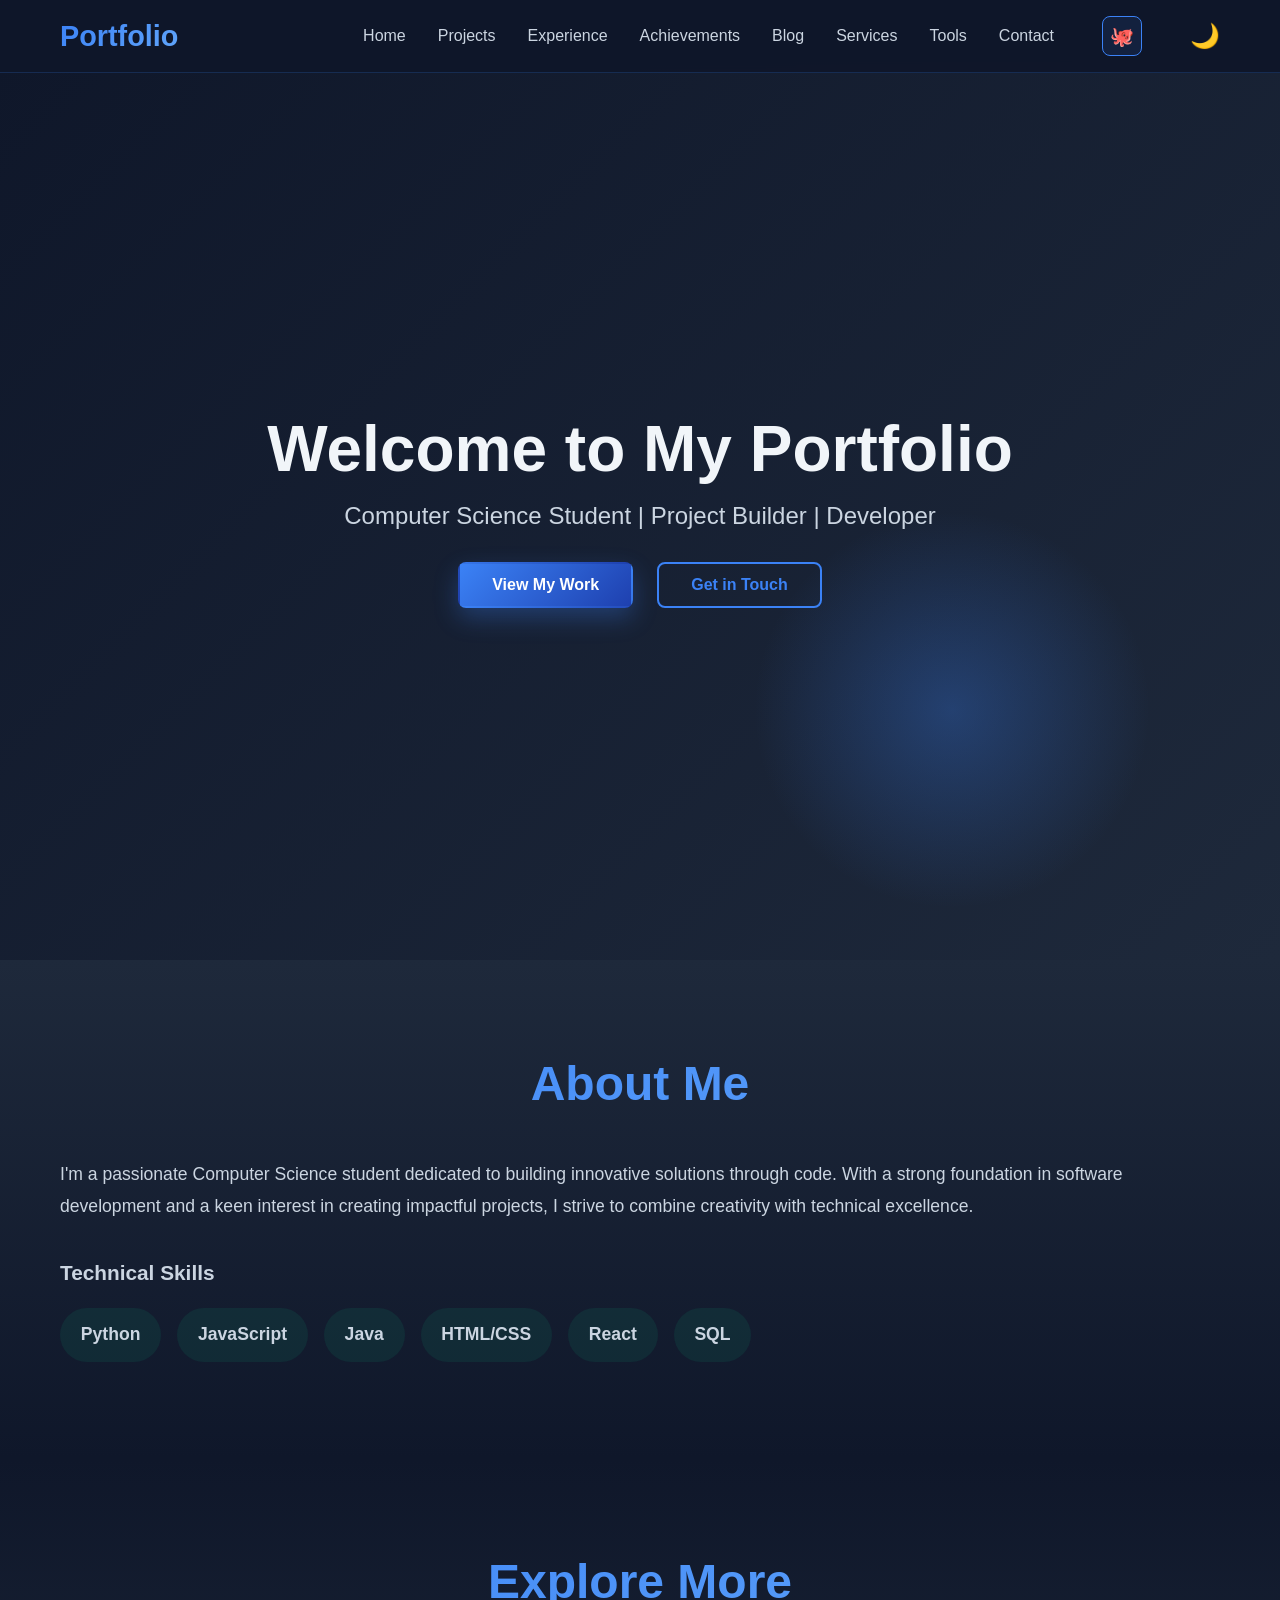
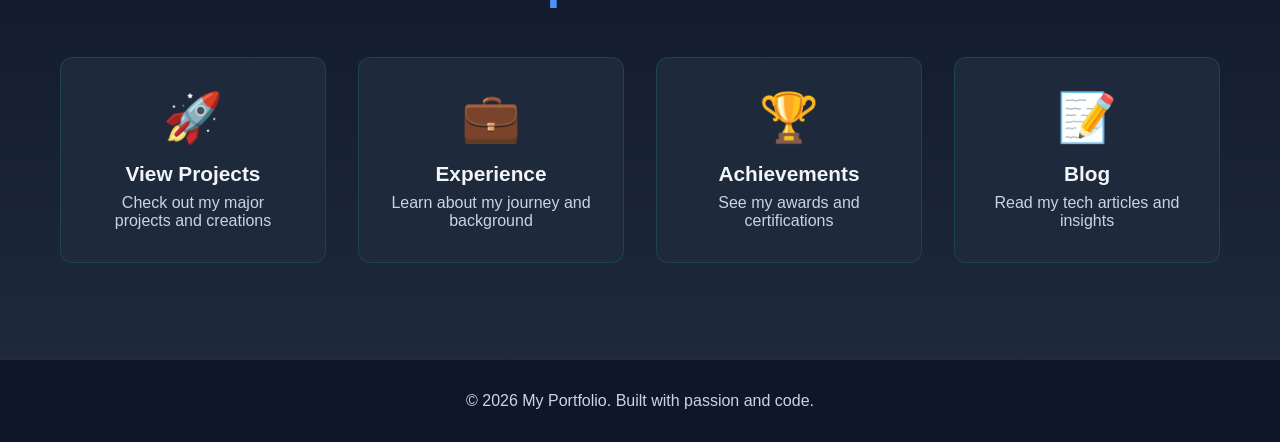
==== index.html @ fc65f267 "Uploaded portfolio chatbot website" ====
<!DOCTYPE html>
<html lang="en">
<head>
    <meta charset="UTF-8">
    <meta name="viewport" content="width=device-width, initial-scale=1.0">
    <title>My Portfolio - Home</title>
    <link rel="stylesheet" href="styles.css">
</head>
<body>
    <!-- Navigation -->
    <nav class="navbar">
        <div class="nav-container">
            <a href="index.html" class="logo">Portfolio</a>
            <ul class="nav-menu">
                <li><a href="index.html" class="nav-link">Home</a></li>
                <li><a href="projects.html" class="nav-link">Projects</a></li>
                <li><a href="experience.html" class="nav-link">Experience</a></li>
                <li><a href="achievements.html" class="nav-link">Achievements</a></li>
                <li><a href="blog.html" class="nav-link">Blog</a></li>
                <li><a href="services.html" class="nav-link">Services</a></li>
                <li><a href="tools.html" class="nav-link">Tools</a></li>
                <li><a href="contact.html" class="nav-link">Contact</a></li>
                <li><a href="https://github.com" target="_blank" class="github-link-nav" title="GitHub">🐙</a></li>
                <li><button class="theme-toggle" id="theme-toggle" title="Toggle Dark/Light Mode">🌙</button></li>
            </ul>
        </div>
    </nav>

    <!-- Hero Section -->
    <section id="home" class="hero">
        <div class="hero-content">
            <h1 class="fade-in">Welcome to My Portfolio</h1>
            <p class="fade-in-delay">Computer Science Student | Project Builder | Developer</p>
            <div class="hero-buttons fade-in-delay-2">
                <a href="projects.html" class="btn btn-primary">View My Work</a>
                <a href="contact.html" class="btn btn-secondary">Get in Touch</a>
            </div>
        </div>
        <div class="hero-background"></div>
    </section>

    <!-- About Section -->
    <section id="about" class="about">
        <div class="container">
            <h2 class="section-title">About Me</h2>
            <div class="about-content">
                <div class="about-text fade-up">
                    <p>
                        I'm a passionate Computer Science student dedicated to building innovative solutions through code. 
                        With a strong foundation in software development and a keen interest in creating impactful projects, 
                        I strive to combine creativity with technical excellence.
                    </p>
                    <div class="skills">
                        <h3>Technical Skills</h3>
                        <div class="skill-tags">
                            <span class="skill-tag">Python</span>
                            <span class="skill-tag">JavaScript</span>
                            <span class="skill-tag">Java</span>
                            <span class="skill-tag">HTML/CSS</span>
                            <span class="skill-tag">React</span>
                            <span class="skill-tag">SQL</span>
                        </div>
                    </div>
                </div>
            </div>
        </div>
    </section>

    <!-- Quick Links Section -->
    <section class="quick-links">
        <div class="container">
            <h2 class="section-title">Explore More</h2>
            <div class="links-grid">
                <a href="projects.html" class="link-card fade-up">
                    <div class="link-icon">🚀</div>
                    <h3>View Projects</h3>
                    <p>Check out my major projects and creations</p>
                </a>
                <a href="experience.html" class="link-card fade-up">
                    <div class="link-icon">💼</div>
                    <h3>Experience</h3>
                    <p>Learn about my journey and background</p>
                </a>
                <a href="achievements.html" class="link-card fade-up">
                    <div class="link-icon">🏆</div>
                    <h3>Achievements</h3>
                    <p>See my awards and certifications</p>
                </a>
                <a href="blog.html" class="link-card fade-up">
                    <div class="link-icon">📝</div>
                    <h3>Blog</h3>
                    <p>Read my tech articles and insights</p>
                </a>
            </div>
        </div>
    </section>

    <!-- Footer -->
    <footer class="footer">
        <p>&copy; 2026 My Portfolio. Built with passion and code.</p>
    </footer>

    <script src="script.js"></script>
</body>
</html>
---- styles.css ----
/* ============================================
   GLOBAL STYLES & VARIABLES
   ============================================ */

:root {
    --primary-blue: #3B82F6;
    --primary-blue-dark: #1E40AF;
    --primary-blue-light: #60A5FA;
    --primary-blue-lighter: #93C5FD;
    --dark-bg: #0f172a;
    --card-bg: #1e293b;
    --text-primary: #f1f5f9;
    --text-secondary: #cbd5e1;
    --accent-glow: rgba(59, 130, 246, 0.3);
    --transition: all 0.3s cubic-bezier(0.25, 0.46, 0.45, 0.94);
}

/* Light Mode Variables */
body.light-mode {
    --dark-bg: #f8fafc;
    --card-bg: #ffffff;
    --text-primary: #0f172a;
    --text-secondary: #475569;
    --accent-glow: rgba(59, 130, 246, 0.2);
}

* {
    margin: 0;
    padding: 0;
    box-sizing: border-box;
}

html {
    scroll-behavior: smooth;
}

body {
    font-family: 'Segoe UI', Tahoma, Geneva, Verdana, sans-serif;
    background-color: var(--dark-bg);
    color: var(--text-primary);
    overflow-x: hidden;
}

/* ============================================
   UTILITIES
   ============================================ */

.container {
    max-width: 1200px;
    margin: 0 auto;
    padding: 0 20px;
}

.section-title {
    font-size: 3rem;
    font-weight: 700;
    text-align: center;
    margin-bottom: 3rem;
    background: linear-gradient(135deg, var(--primary-blue) 0%, var(--primary-blue-light) 100%);
    -webkit-background-clip: text;
    -webkit-text-fill-color: transparent;
    background-clip: text;
}

.btn {
    display: inline-block;
    padding: 12px 32px;
    border-radius: 8px;
    text-decoration: none;
    font-weight: 600;
    transition: var(--transition);
    cursor: pointer;
    border: 2px solid transparent;
}

.btn-primary {
    background: linear-gradient(135deg, var(--primary-blue) 0%, var(--primary-blue-dark) 100%);
    color: white;
    box-shadow: 0 10px 25px rgba(59, 130, 246, 0.3);
}

.btn-primary:hover {
    transform: translateY(-3px);
    box-shadow: 0 15px 35px rgba(59, 130, 246, 0.5);
}

.btn-secondary {
    border: 2px solid var(--primary-blue);
    color: var(--primary-blue);
    background: transparent;
}

.btn-secondary:hover {
    background: var(--primary-blue);
    color: white;
    transform: translateY(-3px);
}

/* ============================================
   ANIMATIONS
   ============================================ */

@keyframes fadeIn {
    from {
        opacity: 0;
        transform: translateY(20px);
    }
    to {
        opacity: 1;
        transform: translateY(0);
    }
}

@keyframes fadeUp {
    from {
        opacity: 0;
        transform: translateY(40px);
    }
    to {
        opacity: 1;
        transform: translateY(0);
    }
}

@keyframes slideInRight {
    from {
        opacity: 0;
        transform: translateX(-40px);
    }
    to {
        opacity: 1;
        transform: translateX(0);
    }
}

@keyframes glowPulse {
    0%, 100% {
        box-shadow: 0 0 20px rgba(16, 185, 129, 0.3);
    }
    50% {
        box-shadow: 0 0 40px rgba(16, 185, 129, 0.6);
    }
}

@keyframes cardHover {
    from {
        transform: translateY(0);
    }
    to {
        transform: translateY(-10px);
    }
}

.fade-in {
    animation: fadeIn 1s ease-out forwards;
}

.fade-in-delay {
    animation: fadeIn 1s ease-out 0.3s forwards;
    opacity: 0;
}

.fade-in-delay-2 {
    animation: fadeIn 1s ease-out 0.6s forwards;
    opacity: 0;
}

.fade-up {
    animation: fadeUp 1s ease-out forwards;
}

/* ============================================
   NAVIGATION
   ============================================ */

.navbar {
    position: fixed;
    top: 0;
    width: 100%;
    z-index: 1000;
    background: rgba(15, 23, 42, 0.95);
    backdrop-filter: blur(10px);
    border-bottom: 1px solid rgba(59, 130, 246, 0.2);
    padding: 1rem 0;
}

body.light-mode .navbar {
    background: rgba(248, 250, 252, 0.95);
    border-bottom: 1px solid rgba(59, 130, 246, 0.1);
}

.nav-container {
    max-width: 1200px;
    margin: 0 auto;
    padding: 0 20px;
    display: flex;
    justify-content: space-between;
    align-items: center;
}

.logo {
    font-size: 1.8rem;
    font-weight: 700;
    background: linear-gradient(135deg, var(--primary-blue) 0%, var(--primary-blue-light) 100%);
    -webkit-background-clip: text;
    -webkit-text-fill-color: transparent;
    background-clip: text;
}

.nav-menu {
    display: flex;
    list-style: none;
    gap: 2rem;
    align-items: center;
}

.nav-link {
    color: var(--text-secondary);
    text-decoration: none;
    transition: var(--transition);
    font-weight: 500;
    position: relative;
}

.nav-link::after {
    content: '';
    position: absolute;
    bottom: -5px;
    left: 0;
    width: 0;
    height: 2px;
    background: var(--primary-blue);
    transition: var(--transition);
}

.nav-link:hover {
    color: var(--primary-blue);
}

.nav-link:hover::after {
    width: 100%;
}

/* Theme Toggle */
.theme-toggle {
    background: none;
    border: none;
    font-size: 1.5rem;
    cursor: pointer;
    transition: var(--transition);
    margin-left: 1rem;
}

.theme-toggle:hover {
    transform: rotate(20deg);
}

/* GitHub Link */
.github-link-nav {
    display: flex;
    align-items: center;
    justify-content: center;
    width: 40px;
    height: 40px;
    background: rgba(59, 130, 246, 0.1);
    border: 1px solid var(--primary-blue);
    border-radius: 8px;
    color: var(--primary-blue);
    text-decoration: none;
    transition: var(--transition);
    font-size: 1.2rem;
    margin-left: 1rem;
}

.github-link-nav:hover {
    background: var(--primary-blue);
    color: white;
    transform: translateY(-2px);
}

/* ============================================
   HERO SECTION
   ============================================ */

.hero {
    min-height: 100vh;
    display: flex;
    align-items: center;
    justify-content: center;
    position: relative;
    overflow: hidden;
    margin-top: 60px;
    background: linear-gradient(135deg, #0f172a 0%, #1e293b 100%);
}

.hero-background {
    position: absolute;
    width: 400px;
    height: 400px;
    background: radial-gradient(circle, var(--accent-glow) 0%, transparent 70%);
    top: 50%;
    right: 10%;
    transform: translate(0, -50%);
    animation: glowPulse 4s ease-in-out infinite;
}

.hero-content {
    position: relative;
    z-index: 10;
    text-align: center;
    max-width: 800px;
}

.hero h1 {
    font-size: 4rem;
    margin-bottom: 1rem;
    font-weight: 800;
}

.hero p {
    font-size: 1.5rem;
    color: var(--text-secondary);
    margin-bottom: 2rem;
}

.hero-buttons {
    display: flex;
    gap: 1.5rem;
    justify-content: center;
    flex-wrap: wrap;
}

/* ============================================
   ABOUT SECTION
   ============================================ */

.about {
    padding: 6rem 0;
    background: linear-gradient(180deg, #1e293b 0%, #0f172a 100%);
}

.about-content {
    display: grid;
    grid-template-columns: 1fr;
    gap: 3rem;
    align-items: center;
}

.about-text {
    font-size: 1.1rem;
    line-height: 1.8;
    color: var(--text-secondary);
}

.about-text p {
    margin-bottom: 2rem;
}

.skills {
    margin-top: 2rem;
}

.skills h3 {
    font-size: 1.3rem;
    margin-bottom: 1rem;
    color: var(--primary-green);
}

.skill-tags {
    display: flex;
    flex-wrap: wrap;
    gap: 1rem;
}

.skill-tag {
    display: inline-block;
    padding: 0.7rem 1.3rem;
    background: rgba(16, 185, 129, 0.1);
    border: 1px solid var(--primary-green);
    border-radius: 50px;
    color: var(--primary-green);
    font-weight: 600;
    transition: var(--transition);
}

.skill-tag:hover {
    background: var(--primary-green);
    color: white;
    transform: translateY(-3px);
}

/* ============================================
   PROJECTS SECTION
   ============================================ */

.projects {
    padding: 6rem 0;
    background: linear-gradient(135deg, #0f172a 0%, #1e293b 100%);
}

.projects-grid {
    display: grid;
    grid-template-columns: repeat(auto-fit, minmax(320px, 1fr));
    gap: 2rem;
}

.project-card {
    background: var(--card-bg);
    border-radius: 12px;
    overflow: hidden;
    border: 1px solid rgba(16, 185, 129, 0.2);
    transition: var(--transition);
    display: flex;
    flex-direction: column;
    animation: fadeUp 0.6s ease-out forwards;
    opacity: 0;
}

.project-card:nth-child(1) {
    animation-delay: 0.1s;
}

.project-card:nth-child(2) {
    animation-delay: 0.2s;
}

.project-card:nth-child(3) {
    animation-delay: 0.3s;
}

.project-card:hover {
    transform: translateY(-15px);
    border-color: var(--primary-green);
    box-shadow: 0 20px 40px rgba(16, 185, 129, 0.2);
}

.project-image {
    width: 100%;
    height: 200px;
    background-size: cover;
    background-position: center;
    transition: var(--transition);
}

.project-card:hover .project-image {
    transform: scale(1.05);
}

.project-content {
    padding: 1.5rem;
    flex-grow: 1;
    display: flex;
    flex-direction: column;
}

.project-content h3 {
    font-size: 1.5rem;
    margin-bottom: 0.5rem;
    color: var(--text-primary);
}

.project-content p {
    color: var(--text-secondary);
    margin-bottom: 1rem;
    flex-grow: 1;
}

.project-tags {
    display: flex;
    gap: 0.5rem;
    margin-bottom: 1.5rem;
    flex-wrap: wrap;
}

.tag {
    display: inline-block;
    padding: 0.4rem 0.8rem;
    background: rgba(16, 185, 129, 0.15);
    border-radius: 4px;
    font-size: 0.85rem;
    color: var(--primary-green-light);
    font-weight: 600;
}

.project-links {
    display: flex;
    gap: 1rem;
    margin-top: auto;
}

.project-link {
    flex: 1;
    padding: 0.75rem 1rem;
    text-align: center;
    border-radius: 6px;
    text-decoration: none;
    font-weight: 600;
    transition: var(--transition);
    border: 1px solid var(--primary-green);
    color: var(--primary-green);
}

.project-link:hover {
    background: var(--primary-green);
    color: white;
}

.project-link.github-link {
    border-color: var(--primary-green-light);
    color: var(--primary-green-light);
}

.project-link.github-link:hover {
    background: var(--primary-green-light);
    color: var(--dark-bg);
}

/* ============================================
   RESUME SECTION
   ============================================ */

.resume {
    padding: 6rem 0;
    background: linear-gradient(180deg, #1e293b 0%, #0f172a 100%);
}

.resume-container {
    max-width: 600px;
    margin: 0 auto;
}

.resume-placeholder {
    background: linear-gradient(135deg, rgba(16, 185, 129, 0.1) 0%, rgba(52, 211, 153, 0.05) 100%);
    border: 2px dashed var(--primary-green);
    border-radius: 12px;
    padding: 3rem;
    text-align: center;
    transition: var(--transition);
}

.resume-placeholder:hover {
    border-color: var(--primary-green-light);
    background: linear-gradient(135deg, rgba(16, 185, 129, 0.15) 0%, rgba(52, 211, 153, 0.1) 100%);
}

.resume-icon {
    font-size: 3rem;
    margin-bottom: 1rem;
}

.resume-placeholder h3 {
    font-size: 1.5rem;
    margin-bottom: 0.5rem;
    color: var(--primary-green);
}

.resume-placeholder p {
    color: var(--text-secondary);
    margin-bottom: 1.5rem;
}

.resume-upload {
    display: inline-block;
    cursor: pointer;
}

.resume-preview {
    margin-top: 2rem;
}

.resume-preview iframe {
    width: 100%;
    height: 600px;
    border-radius: 8px;
    border: 1px solid rgba(16, 185, 129, 0.2);
}

/* ============================================
   CONTACT SECTION
   ============================================ */

.contact {
    padding: 6rem 0;
    background: linear-gradient(135deg, #0f172a 0%, #1e293b 100%);
}

.contact-content {
    max-width: 1000px;
    margin: 0 auto;
}

.contact-links {
    display: grid;
    grid-template-columns: repeat(auto-fit, minmax(250px, 1fr));
    gap: 2rem;
}

.contact-card {
    background: var(--card-bg);
    border: 1px solid rgba(16, 185, 129, 0.2);
    border-radius: 12px;
    padding: 2rem;
    text-align: center;
    text-decoration: none;
    color: inherit;
    transition: var(--transition);
    display: flex;
    flex-direction: column;
    align-items: center;
}

.contact-card:hover {
    border-color: var(--primary-green);
    transform: translateY(-10px);
    box-shadow: 0 15px 35px rgba(16, 185, 129, 0.2);
}

.contact-icon {
    font-size: 2.5rem;
    margin-bottom: 1rem;
}

.contact-card h3 {
    font-size: 1.3rem;
    margin-bottom: 0.5rem;
    color: var(--primary-green);
}

.contact-card p {
    color: var(--text-secondary);
}

/* ============================================
   FOOTER
   ============================================ */

.footer {
    background: rgba(15, 23, 42, 0.95);
    border-top: 1px solid rgba(16, 185, 129, 0.2);
    padding: 2rem 0;
    text-align: center;
    color: var(--text-secondary);
}

/* ============================================
   RESPONSIVE DESIGN
   ============================================ */

@media (max-width: 768px) {
    .nav-menu {
        gap: 1rem;
        font-size: 0.9rem;
    }

    .hero h1 {
        font-size: 2.5rem;
    }

    .hero p {
        font-size: 1.2rem;
    }

    .section-title {
        font-size: 2rem;
    }

    .hero-buttons {
        flex-direction: column;
    }

    .btn {
        width: 100%;
    }

    .projects-grid {
        grid-template-columns: 1fr;
    }

    .contact-links {
        grid-template-columns: 1fr;
    }

    .skill-tags {
        justify-content: center;
    }
}

/* ============================================
   PAGE HEADER
   ============================================ */

.page-header {
    background: linear-gradient(135deg, #0f172a 0%, #1e293b 100%);
    padding: 8rem 0 4rem;
    text-align: center;
    border-bottom: 1px solid rgba(16, 185, 129, 0.2);
    margin-top: 60px;
}

.page-header h1 {
    font-size: 3rem;
    background: linear-gradient(135deg, var(--primary-green) 0%, var(--primary-green-light) 100%);
    -webkit-background-clip: text;
    -webkit-text-fill-color: transparent;
    background-clip: text;
    margin-bottom: 1rem;
}

.page-header p {
    font-size: 1.2rem;
    color: var(--text-secondary);
}

/* ============================================
   QUICK LINKS SECTION
   ============================================ */

.quick-links {
    padding: 6rem 0;
    background: linear-gradient(180deg, #0f172a 0%, #1e293b 100%);
}

.links-grid {
    display: grid;
    grid-template-columns: repeat(auto-fit, minmax(250px, 1fr));
    gap: 2rem;
}

.link-card {
    background: var(--card-bg);
    border: 1px solid rgba(16, 185, 129, 0.2);
    border-radius: 12px;
    padding: 2rem;
    text-align: center;
    text-decoration: none;
    color: inherit;
    transition: var(--transition);
    display: flex;
    flex-direction: column;
    align-items: center;
}

.link-card:hover {
    border-color: var(--primary-green);
    transform: translateY(-10px);
    box-shadow: 0 15px 35px rgba(16, 185, 129, 0.2);
}

.link-icon {
    font-size: 3rem;
    margin-bottom: 1rem;
}

.link-card h3 {
    font-size: 1.3rem;
    margin-bottom: 0.5rem;
    color: var(--primary-green);
}

.link-card p {
    color: var(--text-secondary);
}

/* ============================================
   PROJECTS DETAIL PAGE
   ============================================ */

.projects-detail {
    padding: 4rem 0;
    background: linear-gradient(135deg, #0f172a 0%, #1e293b 100%);
}

.project-details {
    display: flex;
    gap: 1rem;
    margin-bottom: 1rem;
    flex-wrap: wrap;
}

.detail-item {
    font-size: 0.9rem;
    color: var(--text-secondary);
}

/* ============================================
   EXPERIENCE TIMELINE
   ============================================ */

.experience-section {
    padding: 6rem 0;
    background: linear-gradient(135deg, #0f172a 0%, #1e293b 100%);
}

.timeline {
    position: relative;
    max-width: 800px;
    margin: 0 auto;
}

.timeline::before {
    content: '';
    position: absolute;
    left: 50%;
    transform: translateX(-50%);
    width: 2px;
    height: 100%;
    background: linear-gradient(to bottom, var(--primary-green), transparent);
}

.timeline-item {
    margin-bottom: 3rem;
    position: relative;
}

.timeline-marker {
    position: absolute;
    left: 50%;
    transform: translateX(-50%);
    width: 20px;
    height: 20px;
    background: var(--primary-green);
    border: 4px solid var(--dark-bg);
    border-radius: 50%;
    top: 0;
}

.timeline-content {
    background: var(--card-bg);
    padding: 2rem;
    border-radius: 8px;
    border: 1px solid rgba(16, 185, 129, 0.2);
    margin-left: 50%;
    padding-left: 3rem;
}

.timeline-content:nth-child(even) {
    margin-left: 0;
    margin-right: 50%;
    text-align: right;
    padding-left: 2rem;
    padding-right: 3rem;
}

.timeline-content h3 {
    font-size: 1.3rem;
    color: var(--primary-green);
    margin-bottom: 0.5rem;
}

.timeline-date {
    color: var(--text-secondary);
    font-size: 0.9rem;
    display: block;
    margin-bottom: 0.5rem;
}

.timeline-tags {
    display: flex;
    gap: 0.5rem;
    margin-top: 1rem;
    flex-wrap: wrap;
}

.timeline-content:nth-child(even) .timeline-tags {
    justify-content: flex-end;
}

/* ============================================
   EDUCATION SECTION
   ============================================ */

.education-section {
    padding: 4rem 0;
    background: linear-gradient(180deg, #1e293b 0%, #0f172a 100%);
}

.education-grid {
    display: grid;
    grid-template-columns: repeat(auto-fit, minmax(300px, 1fr));
    gap: 2rem;
}

.education-card {
    background: var(--card-bg);
    border: 1px solid rgba(16, 185, 129, 0.2);
    border-radius: 12px;
    padding: 2rem;
    transition: var(--transition);
}

.education-card:hover {
    border-color: var(--primary-green);
    box-shadow: 0 10px 30px rgba(16, 185, 129, 0.2);
}

.education-card h3 {
    font-size: 1.3rem;
    color: var(--primary-green);
    margin-bottom: 0.5rem;
}

.institution {
    color: var(--text-secondary);
    font-style: italic;
    margin-bottom: 0.5rem;
}

.details {
    color: var(--text-secondary);
    font-size: 0.95rem;
    margin: 0.5rem 0;
}

.description {
    color: var(--text-secondary);
    margin-top: 1rem;
    line-height: 1.6;
}

/* ============================================
   CERTIFICATIONS SECTION
   ============================================ */

.certifications-section {
    padding: 6rem 0;
    background: linear-gradient(135deg, #0f172a 0%, #1e293b 100%);
}

.certifications-grid {
    display: grid;
    grid-template-columns: repeat(auto-fit, minmax(280px, 1fr));
    gap: 2rem;
}

.cert-card {
    background: var(--card-bg);
    border: 1px solid rgba(16, 185, 129, 0.2);
    border-radius: 12px;
    padding: 2rem;
    text-align: center;
    transition: var(--transition);
}

.cert-card:hover {
    border-color: var(--primary-green);
    transform: translateY(-10px);
    box-shadow: 0 15px 35px rgba(16, 185, 129, 0.2);
}

.cert-icon {
    font-size: 2.5rem;
    margin-bottom: 1rem;
}

.cert-card h3 {
    font-size: 1.2rem;
    color: var(--primary-green);
    margin-bottom: 0.5rem;
}

.cert-issuer {
    color: var(--text-secondary);
    font-size: 0.95rem;
    margin-bottom: 0.5rem;
}

.cert-date {
    color: var(--text-secondary);
    font-size: 0.85rem;
    margin-bottom: 1rem;
    display: block;
}

.cert-description {
    color: var(--text-secondary);
    line-height: 1.6;
}

/* ============================================
   AWARDS SECTION
   ============================================ */

.awards-section {
    padding: 6rem 0;
    background: linear-gradient(180deg, #1e293b 0%, #0f172a 100%);
}

.awards-list {
    display: grid;
    grid-template-columns: repeat(auto-fit, minmax(300px, 1fr));
    gap: 2rem;
}

.award-item {
    background: var(--card-bg);
    border-left: 4px solid var(--primary-green);
    border-radius: 8px;
    padding: 1.5rem;
    transition: var(--transition);
}

.award-item:hover {
    border-left-color: var(--primary-green-light);
    box-shadow: 0 10px 30px rgba(16, 185, 129, 0.2);
}

.award-header {
    display: flex;
    justify-content: space-between;
    align-items: start;
    margin-bottom: 0.5rem;
}

.award-header h3 {
    font-size: 1.2rem;
    color: var(--primary-green);
}

.award-date {
    color: var(--text-secondary);
    font-size: 0.9rem;
    white-space: nowrap;
}

.award-source {
    color: var(--primary-green-light);
    font-size: 0.95rem;
    margin-bottom: 0.5rem;
}

.award-description {
    color: var(--text-secondary);
    line-height: 1.6;
}

/* ============================================
   SKILL PROFICIENCY SECTION
   ============================================ */

.skills-proficiency-section {
    padding: 6rem 0;
    background: linear-gradient(135deg, #0f172a 0%, #1e293b 100%);
}

.skills-proficiency-grid {
    display: grid;
    grid-template-columns: repeat(auto-fit, minmax(300px, 1fr));
    gap: 2rem;
}

.skill-bar {
    background: var(--card-bg);
    padding: 1.5rem;
    border-radius: 8px;
    border: 1px solid rgba(16, 185, 129, 0.2);
}

.skill-name {
    font-weight: 600;
    color: var(--primary-green);
    margin-bottom: 0.5rem;
}

.skill-level-bar {
    width: 100%;
    height: 8px;
    background: rgba(16, 185, 129, 0.1);
    border-radius: 4px;
    overflow: hidden;
    margin-bottom: 0.5rem;
}

.skill-level {
    height: 100%;
    background: linear-gradient(90deg, var(--primary-green) 0%, var(--primary-green-light) 100%);
    border-radius: 4px;
}

.skill-percentage {
    font-size: 0.9rem;
    color: var(--text-secondary);
}

/* ============================================
   BLOG SECTION
   ============================================ */

.blog-section {
    padding: 6rem 0;
    background: linear-gradient(135deg, #0f172a 0%, #1e293b 100%);
}

.blog-grid {
    display: grid;
    grid-template-columns: repeat(auto-fit, minmax(320px, 1fr));
    gap: 2rem;
}

.blog-post {
    background: var(--card-bg);
    border-radius: 12px;
    overflow: hidden;
    border: 1px solid rgba(16, 185, 129, 0.2);
    transition: var(--transition);
    display: flex;
    flex-direction: column;
}

.blog-post:hover {
    transform: translateY(-10px);
    border-color: var(--primary-green);
    box-shadow: 0 15px 35px rgba(16, 185, 129, 0.2);
}

.blog-header {
    width: 100%;
    height: 150px;
    background-size: cover;
    background-position: center;
}

.blog-content {
    padding: 1.5rem;
    flex-grow: 1;
    display: flex;
    flex-direction: column;
}

.blog-content h3 {
    font-size: 1.3rem;
    color: var(--text-primary);
    margin-bottom: 0.5rem;
}

.blog-meta {
    display: flex;
    gap: 1rem;
    font-size: 0.85rem;
    color: var(--text-secondary);
    margin-bottom: 1rem;
}

.blog-date,
.blog-author {
    display: block;
}

.blog-content p {
    color: var(--text-secondary);
    margin-bottom: 1rem;
    flex-grow: 1;
}

.blog-tags {
    display: flex;
    gap: 0.5rem;
    margin-bottom: 1rem;
    flex-wrap: wrap;
}

.read-more {
    color: var(--primary-green);
    text-decoration: none;
    font-weight: 600;
    transition: var(--transition);
    display: inline-block;
}

.read-more:hover {
    color: var(--primary-green-light);
}

/* ============================================
   SERVICES SECTION
   ============================================ */

.services-section {
    padding: 6rem 0;
    background: linear-gradient(135deg, #0f172a 0%, #1e293b 100%);
}

.services-grid {
    display: grid;
    grid-template-columns: repeat(auto-fit, minmax(320px, 1fr));
    gap: 2rem;
}

.service-card {
    background: var(--card-bg);
    border: 1px solid rgba(16, 185, 129, 0.2);
    border-radius: 12px;
    padding: 2rem;
    text-align: center;
    transition: var(--transition);
    display: flex;
    flex-direction: column;
}

.service-card:hover {
    border-color: var(--primary-green);
    transform: translateY(-10px);
    box-shadow: 0 20px 40px rgba(16, 185, 129, 0.2);
}

.service-icon {
    font-size: 3rem;
    margin-bottom: 1rem;
}

.service-card h3 {
    font-size: 1.3rem;
    color: var(--primary-green);
    margin-bottom: 0.5rem;
}

.service-card p {
    color: var(--text-secondary);
    margin-bottom: 1.5rem;
}

.service-features {
    list-style: none;
    text-align: left;
    margin-bottom: 1.5rem;
    flex-grow: 1;
}

.service-features li {
    color: var(--text-secondary);
    margin-bottom: 0.5rem;
    padding-left: 1.5rem;
    position: relative;
}

.service-features li::before {
    content: '';
    position: absolute;
    left: 0;
    top: 0.3rem;
}

.service-price {
    display: inline-block;
    background: rgba(16, 185, 129, 0.1);
    color: var(--primary-green);
    padding: 0.5rem 1rem;
    border-radius: 4px;
    font-weight: 600;
    font-size: 0.95rem;
}

/* ============================================
   PROCESS SECTION
   ============================================ */

.process-section {
    padding: 6rem 0;
    background: linear-gradient(180deg, #1e293b 0%, #0f172a 100%);
}

.process-steps {
    display: grid;
    grid-template-columns: repeat(auto-fit, minmax(200px, 1fr));
    gap: 2rem;
    max-width: 1000px;
    margin: 0 auto;
}

.process-step {
    background: var(--card-bg);
    border: 1px solid rgba(16, 185, 129, 0.2);
    border-radius: 12px;
    padding: 2rem;
    text-align: center;
    transition: var(--transition);
    position: relative;
}

.process-step:hover {
    border-color: var(--primary-green);
    box-shadow: 0 10px 30px rgba(16, 185, 129, 0.2);
}

.step-number {
    display: inline-flex;
    align-items: center;
    justify-content: center;
    width: 50px;
    height: 50px;
    background: linear-gradient(135deg, var(--primary-green) 0%, var(--primary-green-dark) 100%);
    border-radius: 50%;
    font-size: 1.5rem;
    font-weight: 700;
    color: white;
    margin-bottom: 1rem;
}

.process-step h3 {
    font-size: 1.2rem;
    color: var(--primary-green);
    margin-bottom: 0.5rem;
}

.process-step p {
    color: var(--text-secondary);
}

/* ============================================
   CTA SECTION
   ============================================ */

.cta-section {
    padding: 4rem;
    background: linear-gradient(135deg, var(--primary-green) 0%, var(--primary-green-dark) 100%);
    text-align: center;
    border-radius: 12px;
    margin: 4rem 0;
}

.cta-section h2 {
    font-size: 2.5rem;
    color: white;
    margin-bottom: 1rem;
}

.cta-section p {
    font-size: 1.2rem;
    color: rgba(255, 255, 255, 0.9);
    margin-bottom: 2rem;
}

.cta-section .btn {
    background: white;
    color: var(--primary-green);
}

.cta-section .btn:hover {
    background: rgba(255, 255, 255, 0.9);
}

/* ============================================
   TOOLS SECTION
   ============================================ */

.tools-section {
    padding: 6rem 0;
    background: linear-gradient(135deg, #0f172a 0%, #1e293b 100%);
}

.tools-section:nth-child(even) {
    background: linear-gradient(135deg, #1e293b 0%, #0f172a 100%);
}

.tools-grid {
    display: grid;
    grid-template-columns: repeat(auto-fit, minmax(280px, 1fr));
    gap: 2rem;
}

.tool-card {
    background: var(--card-bg);
    border: 1px solid rgba(16, 185, 129, 0.2);
    border-radius: 12px;
    padding: 2rem;
    text-align: center;
    transition: var(--transition);
}

.tool-card:hover {
    border-color: var(--primary-green);
    transform: translateY(-10px);
    box-shadow: 0 15px 35px rgba(16, 185, 129, 0.2);
}

.tool-icon {
    font-size: 2.5rem;
    margin-bottom: 1rem;
}

.tool-card h3 {
    font-size: 1.2rem;
    color: var(--primary-green);
    margin-bottom: 0.5rem;
}

.tool-card p {
    color: var(--text-secondary);
    margin-bottom: 1rem;
}

.proficiency-badge {
    display: inline-block;
    background: rgba(16, 185, 129, 0.1);
    color: var(--primary-green);
    padding: 0.4rem 0.8rem;
    border-radius: 50px;
    font-size: 0.85rem;
    font-weight: 600;
}

/* ============================================
   CONTACT SECTION
   ============================================ */

.contact-section {
    padding: 6rem 0;
    background: linear-gradient(135deg, #0f172a 0%, #1e293b 100%);
}

.contact-wrapper {
    display: grid;
    grid-template-columns: 1fr 1fr;
    gap: 4rem;
    max-width: 1200px;
    margin: 0 auto;
}

.contact-form-wrapper h2,
.contact-info-wrapper h2 {
    font-size: 1.8rem;
    color: var(--primary-green);
    margin-bottom: 2rem;
}

.contact-form {
    display: flex;
    flex-direction: column;
    gap: 1.5rem;
}

.form-group {
    display: flex;
    flex-direction: column;
}

.form-group label {
    color: var(--text-primary);
    font-weight: 600;
    margin-bottom: 0.5rem;
}

.form-group input,
.form-group textarea,
.form-group select {
    padding: 0.75rem;
    border: 1px solid rgba(16, 185, 129, 0.3);
    border-radius: 6px;
    background: rgba(16, 185, 129, 0.05);
    color: var(--text-primary);
    font-family: inherit;
    transition: var(--transition);
}

.form-group input:focus,
.form-group textarea:focus,
.form-group select:focus {
    outline: none;
    border-color: var(--primary-green);
    background: rgba(16, 185, 129, 0.1);
}

.form-status {
    padding: 1rem;
    border-radius: 6px;
    text-align: center;
    display: none;
}

.form-status.success {
    background: rgba(16, 185, 129, 0.1);
    color: var(--primary-green);
    display: block;
}

.form-status.error {
    background: rgba(239, 68, 68, 0.1);
    color: #ef4444;
    display: block;
}

.contact-info-item {
    background: var(--card-bg);
    border: 1px solid rgba(16, 185, 129, 0.2);
    border-radius: 8px;
    padding: 1.5rem;
    margin-bottom: 1.5rem;
    display: flex;
    gap: 1rem;
    transition: var(--transition);
}

.contact-info-item:hover {
    border-color: var(--primary-green);
    box-shadow: 0 8px 20px rgba(16, 185, 129, 0.15);
}

.info-icon {
    font-size: 2rem;
}

.info-content h3 {
    color: var(--primary-green);
    margin-bottom: 0.5rem;
}

.info-content a,
.info-content p {
    color: var(--text-secondary);
    text-decoration: none;
}

.info-content a:hover {
    color: var(--primary-green);
}

.social-links {
    margin-top: 2rem;
}

.social-links h3 {
    color: var(--primary-green);
    margin-bottom: 1rem;
}

.social-icons {
    display: flex;
    gap: 1rem;
    flex-wrap: wrap;
}

.social-link {
    width: 50px;
    height: 50px;
    display: flex;
    align-items: center;
    justify-content: center;
    background: var(--card-bg);
    border: 1px solid rgba(16, 185, 129, 0.2);
    border-radius: 8px;
    font-size: 1.5rem;
    transition: var(--transition);
    text-decoration: none;
}

.social-link:hover {
    background: var(--primary-green);
    border-color: var(--primary-green);
    transform: translateY(-3px);
}

/* ============================================
   RESUME SECTION
   ============================================ */

.resume-section {
    padding: 6rem 0;
    background: linear-gradient(180deg, #1e293b 0%, #0f172a 100%);
}

.resume-container {
    max-width: 600px;
    margin: 0 auto;
}

.resume-placeholder {
    background: linear-gradient(135deg, rgba(16, 185, 129, 0.1) 0%, rgba(52, 211, 153, 0.05) 100%);
    border: 2px dashed var(--primary-green);
    border-radius: 12px;
    padding: 3rem;
    text-align: center;
    transition: var(--transition);
}

.resume-placeholder:hover {
    border-color: var(--primary-green-light);
    background: linear-gradient(135deg, rgba(16, 185, 129, 0.15) 0%, rgba(52, 211, 153, 0.1) 100%);
}

.resume-icon {
    font-size: 3rem;
    margin-bottom: 1rem;
}

.resume-placeholder h3 {
    font-size: 1.5rem;
    margin-bottom: 0.5rem;
    color: var(--primary-green);
}

.resume-placeholder p {
    color: var(--text-secondary);
    margin-bottom: 1.5rem;
}

.resume-preview {
    margin-top: 2rem;
}

.resume-preview iframe {
    width: 100%;
    height: 600px;
    border-radius: 8px;
    border: 1px solid rgba(16, 185, 129, 0.2);
}

/* ============================================
   FAQ SECTION
   ============================================ */

.faq-section {
    padding: 6rem 0;
    background: linear-gradient(135deg, #0f172a 0%, #1e293b 100%);
}

.faq-grid {
    display: grid;
    grid-template-columns: repeat(auto-fit, minmax(300px, 1fr));
    gap: 2rem;
}

.faq-item {
    background: var(--card-bg);
    border: 1px solid rgba(16, 185, 129, 0.2);
    border-radius: 8px;
    padding: 2rem;
    transition: var(--transition);
}

.faq-item:hover {
    border-color: var(--primary-green);
    box-shadow: 0 10px 30px rgba(16, 185, 129, 0.2);
}

.faq-item h3 {
    color: var(--primary-green);
    margin-bottom: 1rem;
}

.faq-item p {
    color: var(--text-secondary);
    line-height: 1.6;
}

/* ============================================
   TESTIMONIALS SECTION
   ============================================ */

.testimonials-section {
    padding: 6rem 0;
    background: linear-gradient(135deg, #0f172a 0%, #1e293b 100%);
}

.testimonials-grid {
    display: grid;
    grid-template-columns: repeat(auto-fit, minmax(320px, 1fr));
    gap: 2rem;
}

.testimonial-card {
    background: var(--card-bg);
    border: 1px solid rgba(16, 185, 129, 0.2);
    border-radius: 12px;
    padding: 2rem;
    transition: var(--transition);
}

.testimonial-card:hover {
    border-color: var(--primary-green);
    transform: translateY(-10px);
    box-shadow: 0 15px 35px rgba(16, 185, 129, 0.2);
}

.testimonial-header {
    display: flex;
    gap: 1rem;
    margin-bottom: 1.5rem;
}

.testimonial-avatar {
    font-size: 2.5rem;
    min-width: 60px;
}

.testimonial-info h3 {
    color: var(--primary-green);
    margin-bottom: 0.25rem;
}

.testimonial-position {
    color: var(--text-secondary);
    font-size: 0.9rem;
    margin-bottom: 0.5rem;
}

.testimonial-rating {
    font-size: 0.9rem;
}

.testimonial-text {
    color: var(--text-secondary);
    line-height: 1.6;
    font-style: italic;
}

/* ============================================
   STATS SECTION
   ============================================ */

.stats-section {
    padding: 6rem 0;
    background: linear-gradient(180deg, #1e293b 0%, #0f172a 100%);
}

.stats-grid {
    display: grid;
    grid-template-columns: repeat(auto-fit, minmax(200px, 1fr));
    gap: 2rem;
}

.stat-card {
    background: var(--card-bg);
    border: 1px solid rgba(16, 185, 129, 0.2);
    border-radius: 12px;
    padding: 2rem;
    text-align: center;
    transition: var(--transition);
}

.stat-card:hover {
    border-color: var(--primary-green);
    box-shadow: 0 10px 30px rgba(16, 185, 129, 0.2);
}

.stat-number {
    font-size: 2.5rem;
    font-weight: 700;
    background: linear-gradient(135deg, var(--primary-green) 0%, var(--primary-green-light) 100%);
    -webkit-background-clip: text;
    -webkit-text-fill-color: transparent;
    background-clip: text;
    margin-bottom: 0.5rem;
}

.stat-card p {
    color: var(--text-secondary);
    font-size: 1.1rem;
}

/* ============================================
   COLLABORATORS SECTION
   ============================================ */

.collaborators-section {
    padding: 6rem 0;
    background: linear-gradient(135deg, #0f172a 0%, #1e293b 100%);
}

.collaborators-grid {
    display: grid;
    grid-template-columns: repeat(auto-fit, minmax(300px, 1fr));
    gap: 2rem;
}

.collaborator-card {
    background: var(--card-bg);
    border: 1px solid rgba(16, 185, 129, 0.2);
    border-radius: 12px;
    padding: 2rem;
    text-align: center;
    transition: var(--transition);
    display: flex;
    flex-direction: column;
}

.collaborator-card:hover {
    border-color: var(--primary-green);
    transform: translateY(-10px);
    box-shadow: 0 15px 35px rgba(16, 185, 129, 0.2);
}

.collaborator-image {
    font-size: 3rem;
    margin-bottom: 1rem;
}

.collaborator-card h3 {
    color: var(--primary-green);
    font-size: 1.3rem;
    margin-bottom: 0.5rem;
}

.role {
    color: var(--primary-green-light);
    font-weight: 600;
    margin-bottom: 1rem;
}

.bio {
    color: var(--text-secondary);
    margin-bottom: 1.5rem;
    flex-grow: 1;
}

.collaboration-projects {
    background: rgba(16, 185, 129, 0.1);
    padding: 1rem;
    border-radius: 6px;
    color: var(--text-secondary);
    font-size: 0.95rem;
    margin-bottom: 1.5rem;
}

.collaborator-links {
    display: flex;
    gap: 1rem;
    justify-content: center;
}

.collab-link {
    flex: 1;
    padding: 0.75rem;
    border: 1px solid var(--primary-green);
    border-radius: 6px;
    color: var(--primary-green);
    text-decoration: none;
    transition: var(--transition);
    font-weight: 600;
}

.collab-link:hover {
    background: var(--primary-green);
    color: white;
}

/* ============================================
   GROUP PROJECTS SECTION
   ============================================ */

.group-projects-section {
    padding: 6rem 0;
    background: linear-gradient(180deg, #1e293b 0%, #0f172a 100%);
}

.group-projects-grid {
    display: grid;
    grid-template-columns: repeat(auto-fit, minmax(350px, 1fr));
    gap: 2rem;
}

.group-project-card {
    background: var(--card-bg);
    border: 1px solid rgba(16, 185, 129, 0.2);
    border-radius: 12px;
    padding: 2rem;
    transition: var(--transition);
}

.group-project-card:hover {
    border-color: var(--primary-green);
    box-shadow: 0 15px 35px rgba(16, 185, 129, 0.2);
}

.group-project-card h3 {
    color: var(--primary-green);
    font-size: 1.3rem;
    margin-bottom: 0.5rem;
}

.project-year {
    color: var(--text-secondary);
    font-size: 0.9rem;
    margin-bottom: 1rem;
}

.group-project-card p {
    color: var(--text-secondary);
    line-height: 1.6;
    margin-bottom: 1rem;
}

.team-members {
    background: rgba(16, 185, 129, 0.1);
    padding: 1rem;
    border-radius: 6px;
    color: var(--text-secondary);
    font-size: 0.95rem;
    margin-bottom: 1rem;
}

/* ============================================
   COLLABORATION BENEFITS
   ============================================ */

.collaboration-benefits {
    padding: 6rem 0;
    background: linear-gradient(135deg, #0f172a 0%, #1e293b 100%);
}

.benefits-grid {
    display: grid;
    grid-template-columns: repeat(auto-fit, minmax(250px, 1fr));
    gap: 2rem;
}

.benefit-card {
    background: var(--card-bg);
    border: 1px solid rgba(16, 185, 129, 0.2);
    border-radius: 12px;
    padding: 2rem;
    text-align: center;
    transition: var(--transition);
}

.benefit-card:hover {
    border-color: var(--primary-green);
    transform: translateY(-10px);
    box-shadow: 0 15px 35px rgba(16, 185, 129, 0.2);
}

.benefit-icon {
    font-size: 2.5rem;
    margin-bottom: 1rem;
}

.benefit-card h3 {
    color: var(--primary-green);
    margin-bottom: 0.5rem;
}

.benefit-card p {
    color: var(--text-secondary);
    line-height: 1.6;
}

@media (max-width: 768px) {
    .contact-wrapper {
        grid-template-columns: 1fr;
    }

    .timeline::before {
        left: 0;
    }

    .timeline-content {
        margin-left: 0;
        padding-left: 2rem;
    }

    .timeline-content:nth-child(even) {
        margin-left: 0;
        margin-right: 0;
        text-align: left;
    }

    .timeline-marker {
        left: -10px;
    }

    .page-header h1 {
        font-size: 2rem;
    }

    .nav-menu {
        flex-wrap: wrap;
        gap: 0.5rem;
    }
}

@media (max-width: 480px) {
    .nav-menu {
        flex-direction: column;
        gap: 0.5rem;
    }

    .hero {
        margin-top: 80px;
    }

    .hero h1 {
        font-size: 2rem;
    }

    .hero-background {
        width: 200px;
        height: 200px;
    }

    .page-header {
        padding: 4rem 0 2rem;
    }

    .page-header h1 {
        font-size: 1.5rem;
    }

    .process-steps {
        grid-template-columns: 1fr;
    }

    .faq-grid,
    .testimonials-grid,
    .collaborators-grid {
        grid-template-columns: 1fr;
    }
}
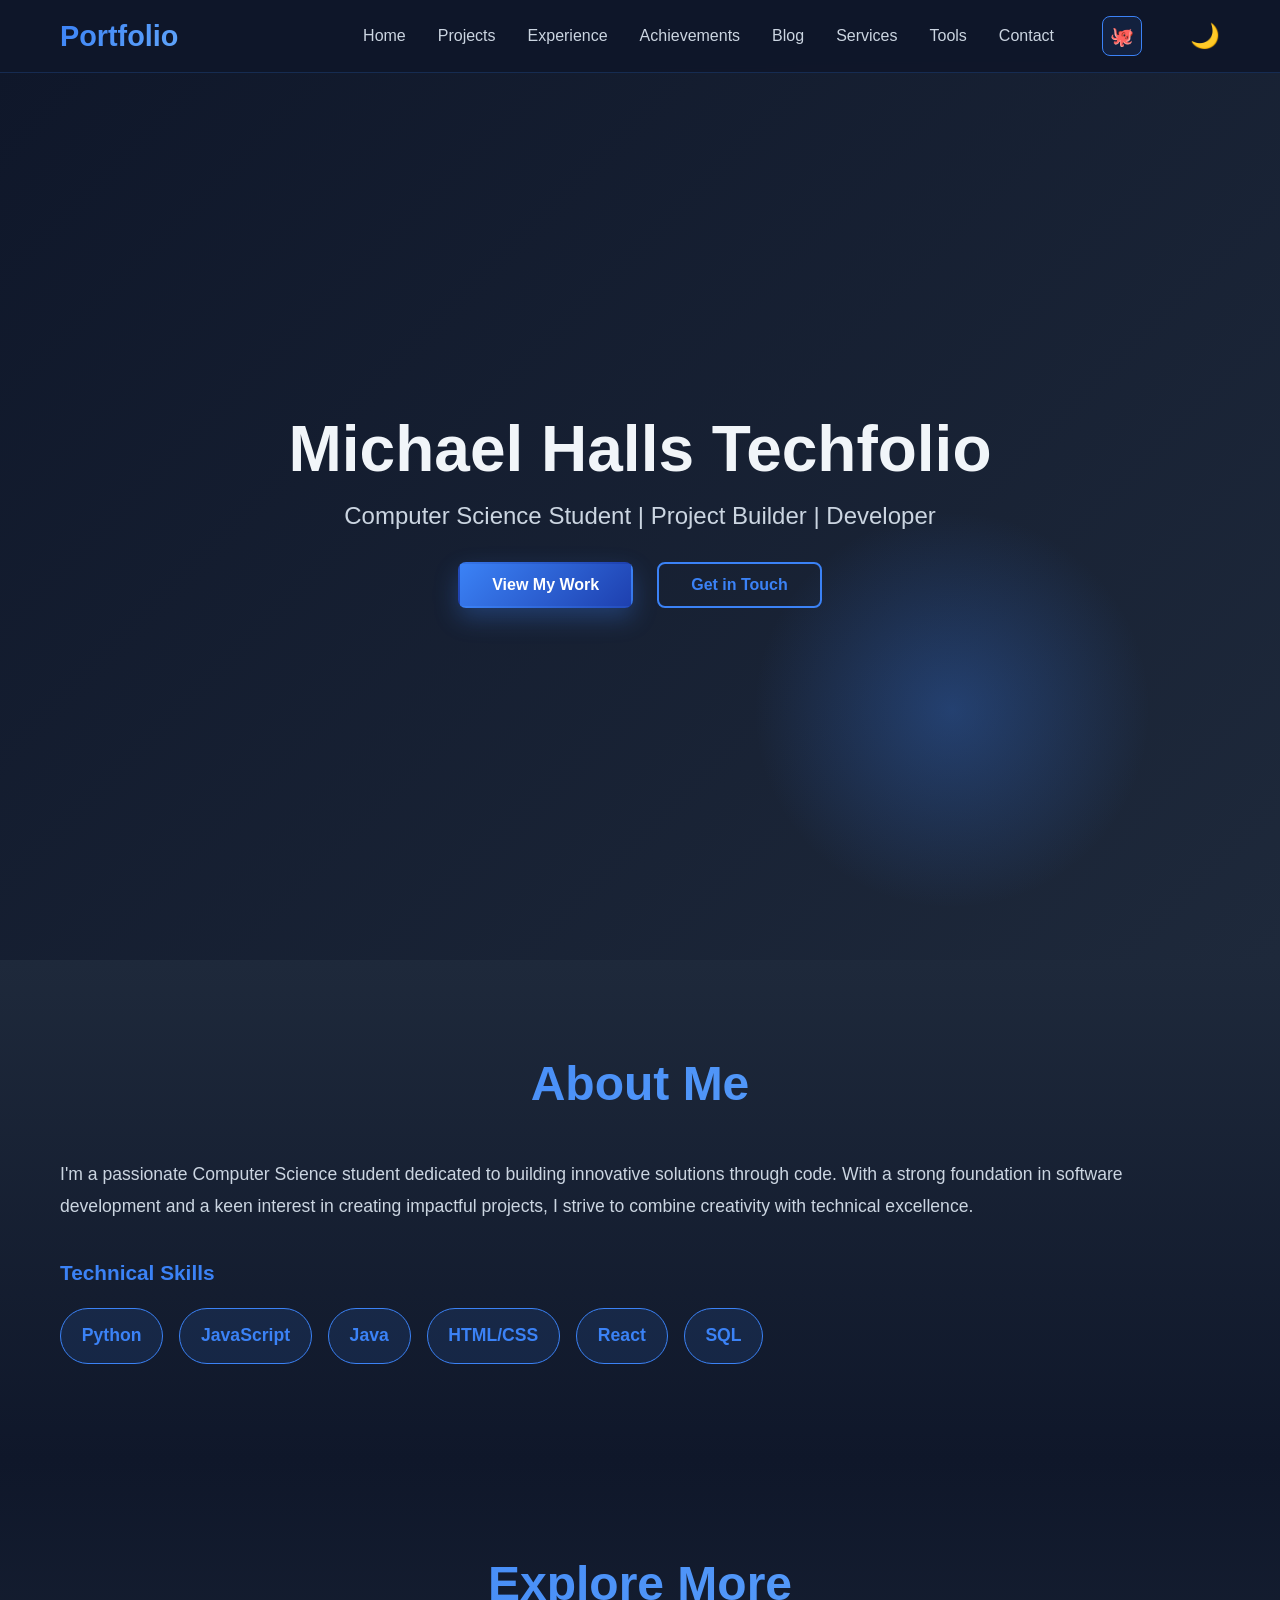
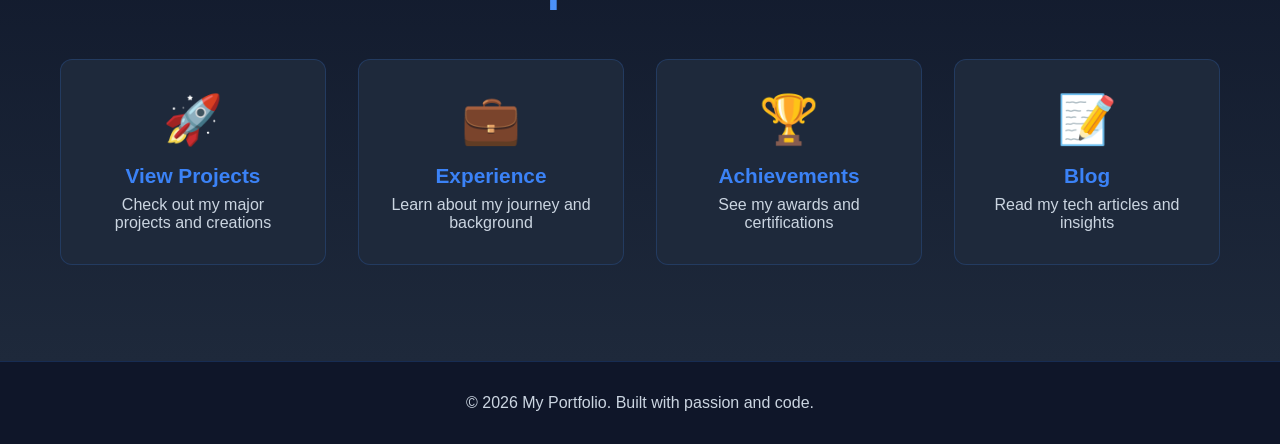
==== commit de4d4bdd: "Updated portfolio website" ====
--- a/index.html
+++ b/index.html
@@ -3,7 +3,7 @@
 <head>
     <meta charset="UTF-8">
     <meta name="viewport" content="width=device-width, initial-scale=1.0">
-    <title>My Portfolio - Home</title>
+    <title>Michael Halls Techfolio</title>
     <link rel="stylesheet" href="styles.css">
 </head>
 <body>
@@ -29,7 +29,7 @@
     <!-- Hero Section -->
     <section id="home" class="hero">
         <div class="hero-content">
-            <h1 class="fade-in">Welcome to My Portfolio</h1>
+            <h1 class="fade-in">Michael Halls Techfolio</h1>
             <p class="fade-in-delay">Computer Science Student | Project Builder | Developer</p>
             <div class="hero-buttons fade-in-delay-2">
                 <a href="projects.html" class="btn btn-primary">View My Work</a>
--- a/styles.css
+++ b/styles.css
@@ -12,6 +12,13 @@
     --text-primary: #f1f5f9;
     --text-secondary: #cbd5e1;
     --accent-glow: rgba(59, 130, 246, 0.3);
+    --hero-bg: linear-gradient(135deg, #0f172a 0%, #1e293b 100%);
+    --about-bg: linear-gradient(180deg, #1e293b 0%, #0f172a 100%);
+    --quick-links-bg: linear-gradient(180deg, #0f172a 0%, #1e293b 100%);
+    --card-border: rgba(59, 130, 246, 0.2);
+    --card-border-strong: rgba(59, 130, 246, 0.4);
+    --footer-bg: rgba(15, 23, 42, 0.95);
+    --footer-border: rgba(59, 130, 246, 0.2);
     --transition: all 0.3s cubic-bezier(0.25, 0.46, 0.45, 0.94);
 }
 
@@ -21,8 +28,16 @@
     --card-bg: #ffffff;
     --text-primary: #0f172a;
     --text-secondary: #475569;
-    --accent-glow: rgba(59, 130, 246, 0.2);
-}
+    --accent-glow: rgba(59, 130, 246, 0.15);
+    --hero-bg: linear-gradient(135deg, #f8fafc 0%, #e2e8f0 100%);
+    --about-bg: linear-gradient(180deg, #ffffff 0%, #f8fafc 100%);
+    --quick-links-bg: linear-gradient(180deg, #f8fafc 0%, #e2e8f0 100%);
+    --card-border: rgba(59, 130, 246, 0.12);
+    --card-border-strong: rgba(59, 130, 246, 0.2);
+    --footer-bg: rgba(255, 255, 255, 0.9);
+    --footer-border: rgba(59, 130, 246, 0.12);
+}
+
 
 * {
     margin: 0;
@@ -290,7 +305,7 @@
     position: relative;
     overflow: hidden;
     margin-top: 60px;
-    background: linear-gradient(135deg, #0f172a 0%, #1e293b 100%);
+    background: var(--hero-bg);
 }
 
 .hero-background {
@@ -336,7 +351,7 @@
 
 .about {
     padding: 6rem 0;
-    background: linear-gradient(180deg, #1e293b 0%, #0f172a 100%);
+    background: var(--about-bg);
 }
 
 .about-content {
@@ -363,7 +378,7 @@
 .skills h3 {
     font-size: 1.3rem;
     margin-bottom: 1rem;
-    color: var(--primary-green);
+    color: var(--primary-blue);
 }
 
 .skill-tags {
@@ -375,16 +390,16 @@
 .skill-tag {
     display: inline-block;
     padding: 0.7rem 1.3rem;
-    background: rgba(16, 185, 129, 0.1);
-    border: 1px solid var(--primary-green);
+    background: rgba(59, 130, 246, 0.12);
+    border: 1px solid var(--primary-blue);
     border-radius: 50px;
-    color: var(--primary-green);
+    color: var(--primary-blue);
     font-weight: 600;
     transition: var(--transition);
 }
 
 .skill-tag:hover {
-    background: var(--primary-green);
+    background: var(--primary-blue);
     color: white;
     transform: translateY(-3px);
 }
@@ -635,8 +650,8 @@
    ============================================ */
 
 .footer {
-    background: rgba(15, 23, 42, 0.95);
-    border-top: 1px solid rgba(16, 185, 129, 0.2);
+    background: var(--footer-bg);
+    border-top: 1px solid var(--footer-border);
     padding: 2rem 0;
     text-align: center;
     color: var(--text-secondary);
@@ -699,7 +714,7 @@
 
 .page-header h1 {
     font-size: 3rem;
-    background: linear-gradient(135deg, var(--primary-green) 0%, var(--primary-green-light) 100%);
+    background: linear-gradient(135deg, var(--primary-blue) 0%, var(--primary-blue-light) 100%);
     -webkit-background-clip: text;
     -webkit-text-fill-color: transparent;
     background-clip: text;
@@ -717,7 +732,7 @@
 
 .quick-links {
     padding: 6rem 0;
-    background: linear-gradient(180deg, #0f172a 0%, #1e293b 100%);
+    background: var(--quick-links-bg);
 }
 
 .links-grid {
@@ -728,7 +743,7 @@
 
 .link-card {
     background: var(--card-bg);
-    border: 1px solid rgba(16, 185, 129, 0.2);
+    border: 1px solid var(--card-border);
     border-radius: 12px;
     padding: 2rem;
     text-align: center;
@@ -741,9 +756,9 @@
 }
 
 .link-card:hover {
-    border-color: var(--primary-green);
+    border-color: var(--primary-blue);
     transform: translateY(-10px);
-    box-shadow: 0 15px 35px rgba(16, 185, 129, 0.2);
+    box-shadow: 0 15px 35px rgba(59, 130, 246, 0.2);
 }
 
 .link-icon {
@@ -754,7 +769,7 @@
 .link-card h3 {
     font-size: 1.3rem;
     margin-bottom: 0.5rem;
-    color: var(--primary-green);
+    color: var(--primary-blue);
 }
 
 .link-card p {
@@ -762,7 +777,7 @@
 }
 
 /* ============================================
-   PROJECTS DETAIL PAGE
+   PAGE HEADER
    ============================================ */
 
 .projects-detail {
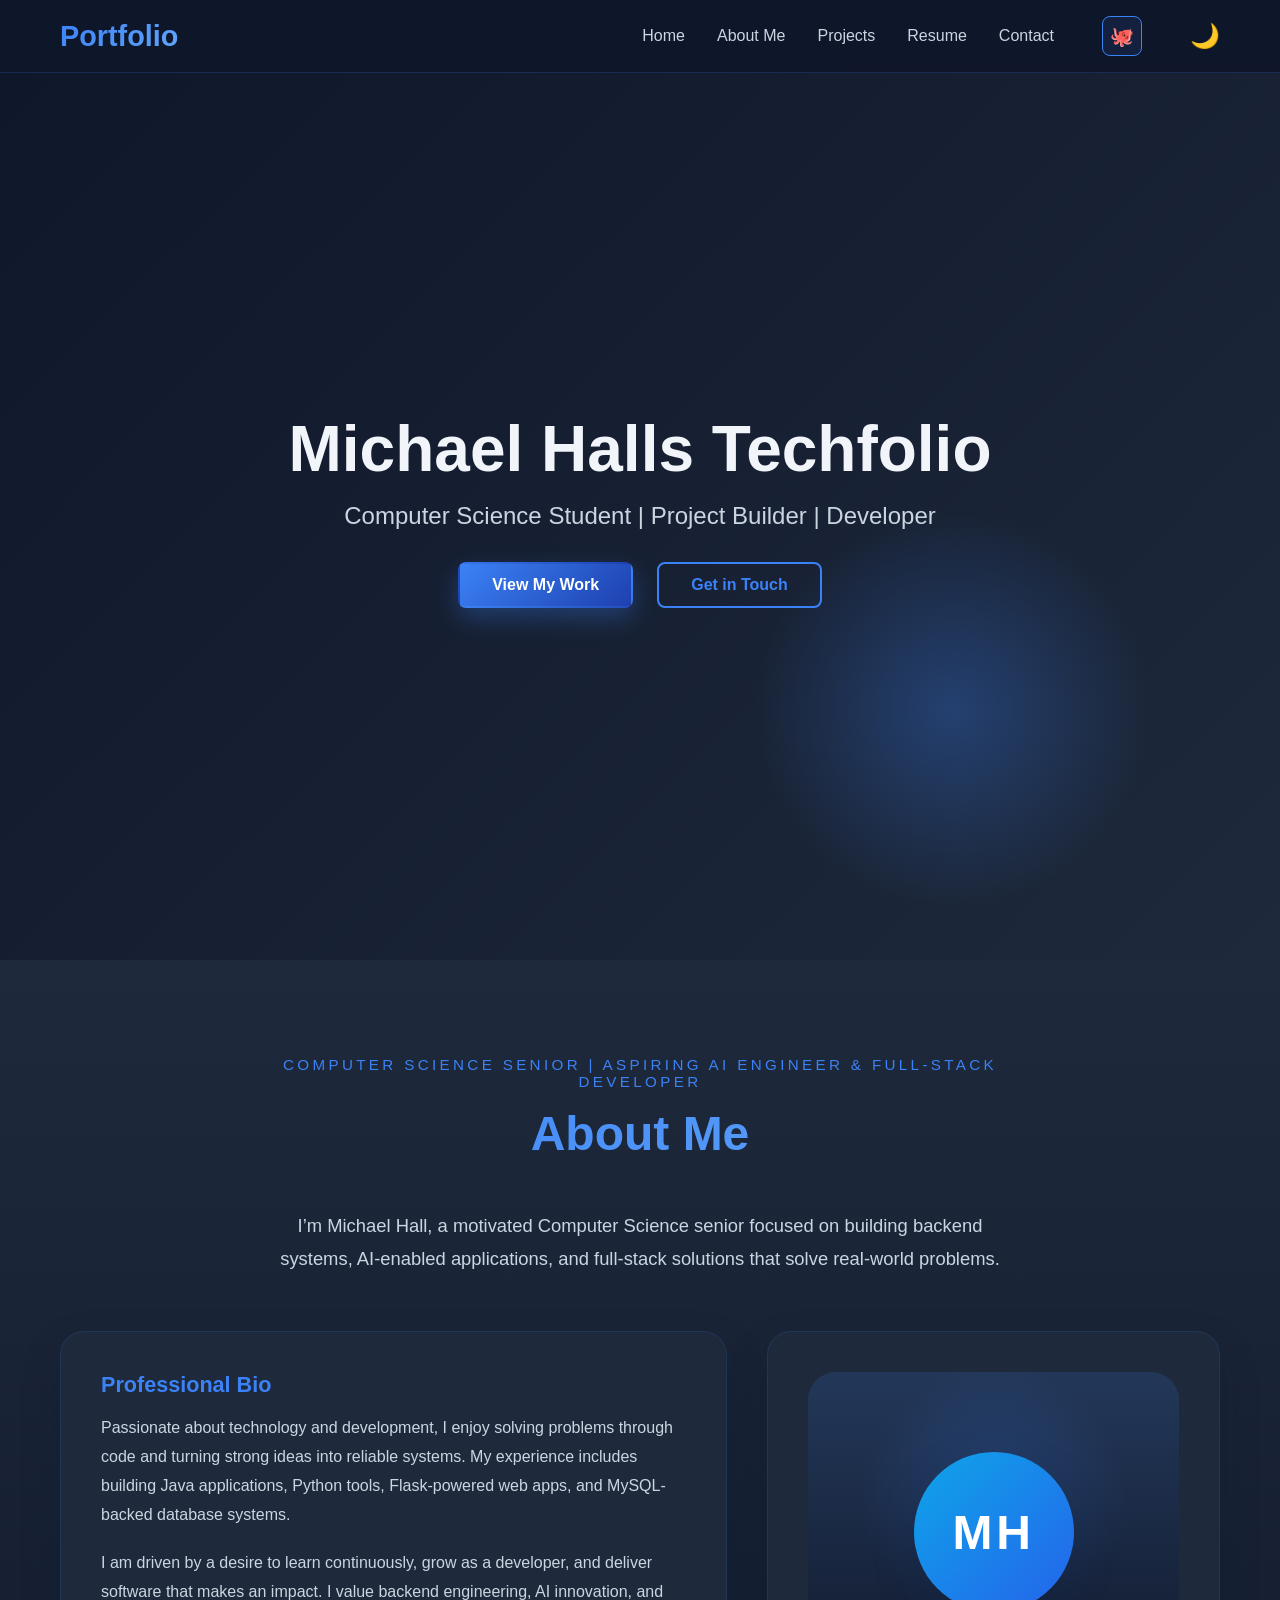
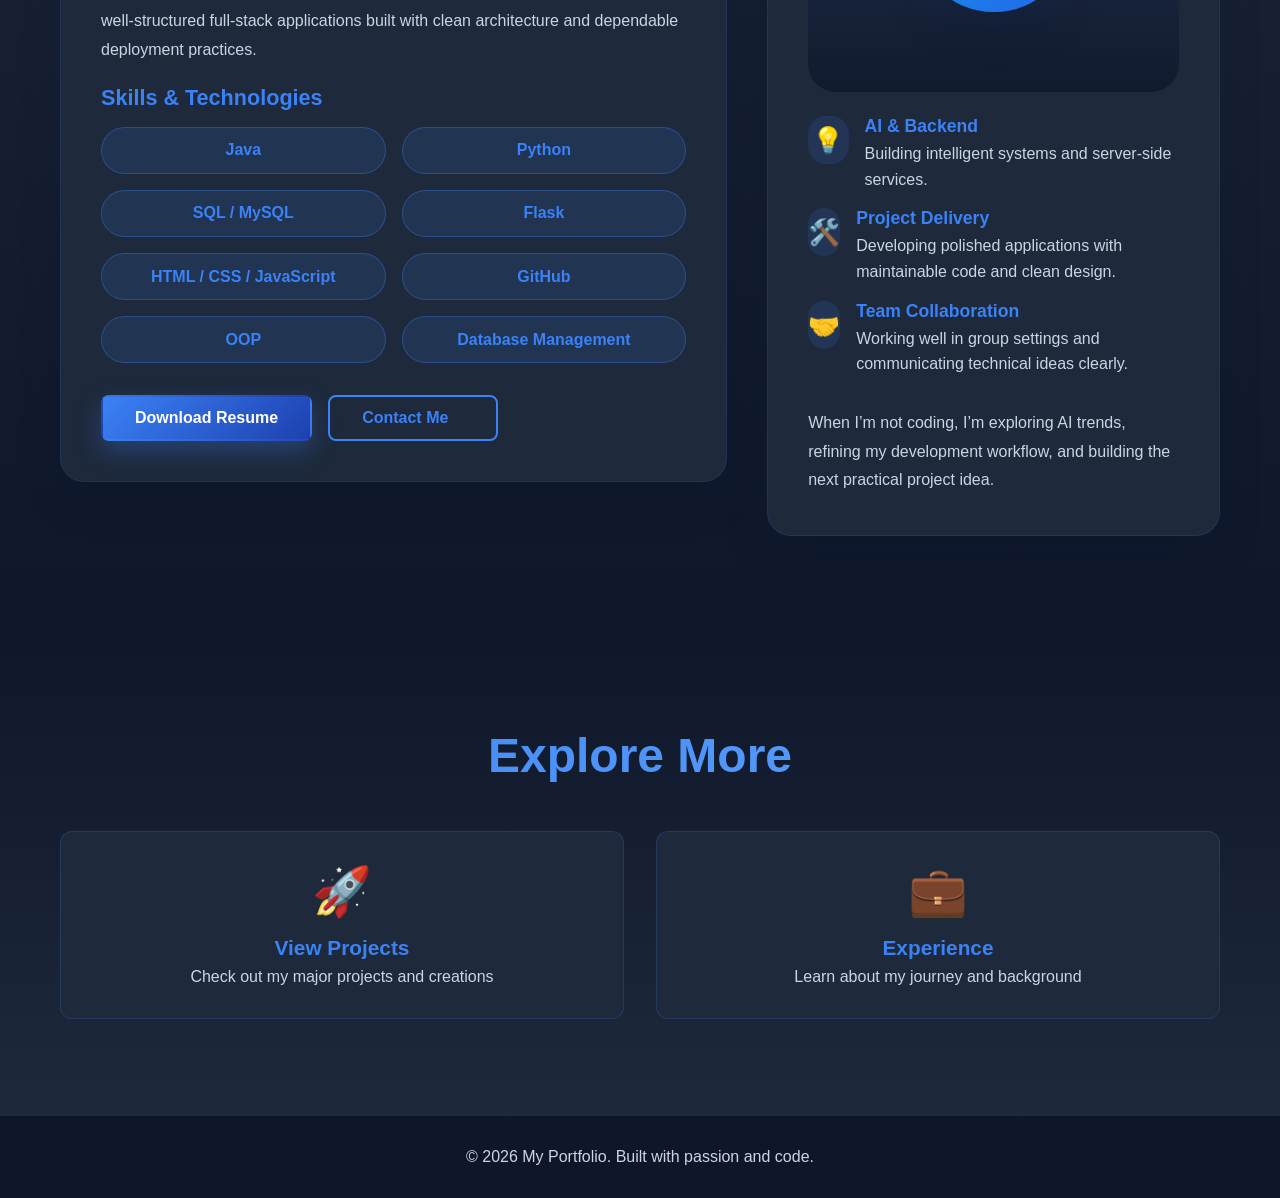
==== commit f06e8e01: "Updated portfolio website" ====
--- a/index.html
+++ b/index.html
@@ -13,14 +13,11 @@
             <a href="index.html" class="logo">Portfolio</a>
             <ul class="nav-menu">
                 <li><a href="index.html" class="nav-link">Home</a></li>
+                <li><a href="index.html#about" class="nav-link">About Me</a></li>
                 <li><a href="projects.html" class="nav-link">Projects</a></li>
-                <li><a href="experience.html" class="nav-link">Experience</a></li>
-                <li><a href="achievements.html" class="nav-link">Achievements</a></li>
-                <li><a href="blog.html" class="nav-link">Blog</a></li>
-                <li><a href="services.html" class="nav-link">Services</a></li>
-                <li><a href="tools.html" class="nav-link">Tools</a></li>
+                <li><a href="contact.html#resume" class="nav-link">Resume</a></li>
                 <li><a href="contact.html" class="nav-link">Contact</a></li>
-                <li><a href="https://github.com" target="_blank" class="github-link-nav" title="GitHub">🐙</a></li>
+                <li><a href="https://github.com/mhall78" target="_blank" class="github-link-nav" title="GitHub">🐙</a></li>
                 <li><button class="theme-toggle" id="theme-toggle" title="Toggle Dark/Light Mode">🌙</button></li>
             </ul>
         </div>
@@ -41,26 +38,66 @@
 
     <!-- About Section -->
     <section id="about" class="about">
-        <div class="container">
-            <h2 class="section-title">About Me</h2>
+        <div class="container about-container">
+            <div class="about-header fade-up">
+                <p class="section-subtitle">Computer Science Senior | Aspiring AI Engineer & Full-Stack Developer</p>
+                <h2 class="section-title">About Me</h2>
+                <p class="about-intro">I’m Michael Hall, a motivated Computer Science senior focused on building backend systems, AI-enabled applications, and full-stack solutions that solve real-world problems.</p>
+            </div>
             <div class="about-content">
-                <div class="about-text fade-up">
-                    <p>
-                        I'm a passionate Computer Science student dedicated to building innovative solutions through code. 
-                        With a strong foundation in software development and a keen interest in creating impactful projects, 
-                        I strive to combine creativity with technical excellence.
-                    </p>
-                    <div class="skills">
-                        <h3>Technical Skills</h3>
-                        <div class="skill-tags">
+                <div class="about-card fade-up">
+                    <div class="about-summary">
+                        <h3>Professional Bio</h3>
+                        <p>Passionate about technology and development, I enjoy solving problems through code and turning strong ideas into reliable systems. My experience includes building Java applications, Python tools, Flask-powered web apps, and MySQL-backed database systems.</p>
+                        <p>I am driven by a desire to learn continuously, grow as a developer, and deliver software that makes an impact. I value backend engineering, AI innovation, and well-structured full-stack applications built with clean architecture and dependable deployment practices.</p>
+                    </div>
+                    <div class="about-skills">
+                        <h3>Skills & Technologies</h3>
+                        <div class="skill-grid">
+                            <span class="skill-tag">Java</span>
                             <span class="skill-tag">Python</span>
-                            <span class="skill-tag">JavaScript</span>
-                            <span class="skill-tag">Java</span>
-                            <span class="skill-tag">HTML/CSS</span>
-                            <span class="skill-tag">React</span>
-                            <span class="skill-tag">SQL</span>
+                            <span class="skill-tag">SQL / MySQL</span>
+                            <span class="skill-tag">Flask</span>
+                            <span class="skill-tag">HTML / CSS / JavaScript</span>
+                            <span class="skill-tag">GitHub</span>
+                            <span class="skill-tag">OOP</span>
+                            <span class="skill-tag">Database Management</span>
                         </div>
                     </div>
+                    <div class="about-actions">
+                        <a href="contact.html#resume" class="btn btn-primary">Download Resume</a>
+                        <a href="contact.html" class="btn btn-secondary">Contact Me</a>
+                    </div>
+                </div>
+                <div class="about-profile-card fade-up">
+                    <div class="avatar-card">
+                        <div class="avatar-glow"></div>
+                        <div class="avatar-placeholder">MH</div>
+                    </div>
+                    <div class="profile-highlights">
+                        <div class="profile-item">
+                            <span class="profile-icon">💡</span>
+                            <div>
+                                <h4>AI & Backend</h4>
+                                <p>Building intelligent systems and server-side services.</p>
+                            </div>
+                        </div>
+                        <div class="profile-item">
+                            <span class="profile-icon">🛠️</span>
+                            <div>
+                                <h4>Project Delivery</h4>
+                                <p>Developing polished applications with maintainable code and clean design.</p>
+                            </div>
+                        </div>
+                        <div class="profile-item">
+                            <span class="profile-icon">🤝</span>
+                            <div>
+                                <h4>Team Collaboration</h4>
+                                <p>Working well in group settings and communicating technical ideas clearly.</p>
+                            </div>
+                        </div>
+                    </div>
+                    <p class="about-personal">When I’m not coding, I’m exploring AI trends, refining my development workflow, and building the next practical project idea.</p>
                 </div>
             </div>
         </div>
@@ -81,16 +118,6 @@
                     <h3>Experience</h3>
                     <p>Learn about my journey and background</p>
                 </a>
-                <a href="achievements.html" class="link-card fade-up">
-                    <div class="link-icon">🏆</div>
-                    <h3>Achievements</h3>
-                    <p>See my awards and certifications</p>
-                </a>
-                <a href="blog.html" class="link-card fade-up">
-                    <div class="link-icon">📝</div>
-                    <h3>Blog</h3>
-                    <p>Read my tech articles and insights</p>
-                </a>
             </div>
         </div>
     </section>
--- a/styles.css
+++ b/styles.css
@@ -354,45 +354,79 @@
     background: var(--about-bg);
 }
 
+.about-container {
+    max-width: 1200px;
+}
+
+.about-header {
+    text-align: center;
+    max-width: 760px;
+    margin: 0 auto 3.5rem;
+}
+
+.section-subtitle {
+    display: inline-block;
+    font-size: 0.95rem;
+    letter-spacing: 0.22em;
+    text-transform: uppercase;
+    color: var(--primary-blue);
+    margin-bottom: 1rem;
+}
+
+.about-intro {
+    font-size: 1.15rem;
+    color: var(--text-secondary);
+    line-height: 1.8;
+    margin-top: 1rem;
+}
+
 .about-content {
     display: grid;
-    grid-template-columns: 1fr;
-    gap: 3rem;
+    grid-template-columns: 1.4fr 0.95fr;
+    gap: 2.5rem;
+    align-items: start;
+}
+
+.about-card,
+.about-profile-card {
+    background: var(--card-bg);
+    border: 1px solid rgba(59, 130, 246, 0.14);
+    border-radius: 24px;
+    padding: 2.5rem;
+    box-shadow: 0 18px 42px rgba(8, 22, 51, 0.18);
+}
+
+.about-card h3,
+.about-profile-card h4 {
+    color: var(--primary-blue);
+}
+
+.about-summary h3,
+.about-skills h3 {
+    font-size: 1.35rem;
+    margin-bottom: 1rem;
+}
+
+.about-summary p {
+    color: var(--text-secondary);
+    line-height: 1.8;
+    margin-bottom: 1.25rem;
+}
+
+.skill-grid {
+    display: grid;
+    grid-template-columns: repeat(2, minmax(0, 1fr));
+    gap: 1rem;
+}
+
+.skill-tag {
+    display: inline-flex;
     align-items: center;
-}
-
-.about-text {
-    font-size: 1.1rem;
-    line-height: 1.8;
-    color: var(--text-secondary);
-}
-
-.about-text p {
-    margin-bottom: 2rem;
-}
-
-.skills {
-    margin-top: 2rem;
-}
-
-.skills h3 {
-    font-size: 1.3rem;
-    margin-bottom: 1rem;
-    color: var(--primary-blue);
-}
-
-.skill-tags {
-    display: flex;
-    flex-wrap: wrap;
-    gap: 1rem;
-}
-
-.skill-tag {
-    display: inline-block;
-    padding: 0.7rem 1.3rem;
+    justify-content: center;
+    padding: 0.85rem 1rem;
     background: rgba(59, 130, 246, 0.12);
-    border: 1px solid var(--primary-blue);
-    border-radius: 50px;
+    border: 1px solid rgba(59, 130, 246, 0.35);
+    border-radius: 999px;
     color: var(--primary-blue);
     font-weight: 600;
     transition: var(--transition);
@@ -401,7 +435,115 @@
 .skill-tag:hover {
     background: var(--primary-blue);
     color: white;
-    transform: translateY(-3px);
+    transform: translateY(-2px);
+}
+
+.about-actions {
+    display: flex;
+    flex-wrap: wrap;
+    gap: 1rem;
+    margin-top: 2rem;
+}
+
+.about-actions .btn {
+    min-width: 170px;
+}
+
+.about-profile-card {
+    display: grid;
+    gap: 1.5rem;
+}
+
+.avatar-card {
+    position: relative;
+    width: 100%;
+    height: 320px;
+    border-radius: 28px;
+    overflow: hidden;
+    display: flex;
+    align-items: center;
+    justify-content: center;
+    background: linear-gradient(180deg, rgba(59, 130, 246, 0.16) 0%, rgba(15, 23, 42, 0.8) 100%);
+}
+
+.avatar-glow {
+    position: absolute;
+    inset: 0;
+    background: radial-gradient(circle at 50% 40%, rgba(59, 130, 246, 0.22), transparent 50%);
+}
+
+.avatar-placeholder {
+    position: relative;
+    width: 160px;
+    height: 160px;
+    border-radius: 50%;
+    background: linear-gradient(135deg, #0ea5e9 0%, #2563eb 100%);
+    display: grid;
+    place-items: center;
+    color: white;
+    font-size: 3rem;
+    font-weight: 800;
+    letter-spacing: 0.08em;
+    text-transform: uppercase;
+    box-shadow: 0 18px 40px rgba(8, 22, 51, 0.28);
+}
+
+.profile-highlights {
+    display: grid;
+    gap: 1rem;
+}
+
+.profile-item {
+    display: flex;
+    gap: 1rem;
+    align-items: flex-start;
+}
+
+.profile-icon {
+    font-size: 1.6rem;
+    width: 3rem;
+    height: 3rem;
+    display: grid;
+    place-items: center;
+    background: rgba(59, 130, 246, 0.14);
+    border-radius: 18px;
+}
+
+.profile-item h4 {
+    font-size: 1.1rem;
+    margin-bottom: 0.25rem;
+}
+
+.profile-item p {
+    color: var(--text-secondary);
+    line-height: 1.6;
+}
+
+.about-personal {
+    color: var(--text-secondary);
+    line-height: 1.8;
+    margin-top: 0.5rem;
+}
+
+@media (max-width: 1024px) {
+    .about-content {
+        grid-template-columns: 1fr;
+    }
+}
+
+@media (max-width: 720px) {
+    .about-card,
+    .about-profile-card {
+        padding: 2rem;
+    }
+
+    .avatar-card {
+        height: 280px;
+    }
+
+    .skill-grid {
+        grid-template-columns: 1fr;
+    }
 }
 
 /* ============================================
@@ -806,78 +948,77 @@
     background: linear-gradient(135deg, #0f172a 0%, #1e293b 100%);
 }
 
-.timeline {
-    position: relative;
-    max-width: 800px;
-    margin: 0 auto;
-}
-
-.timeline::before {
-    content: '';
-    position: absolute;
-    left: 50%;
-    transform: translateX(-50%);
-    width: 2px;
-    height: 100%;
-    background: linear-gradient(to bottom, var(--primary-green), transparent);
-}
-
-.timeline-item {
-    margin-bottom: 3rem;
-    position: relative;
-}
-
-.timeline-marker {
-    position: absolute;
-    left: 50%;
-    transform: translateX(-50%);
-    width: 20px;
-    height: 20px;
-    background: var(--primary-green);
-    border: 4px solid var(--dark-bg);
-    border-radius: 50%;
-    top: 0;
-}
-
-.timeline-content {
+.experience-grid {
+    display: grid;
+    grid-template-columns: repeat(auto-fit, minmax(280px, 1fr));
+    gap: 2rem;
+    margin-top: 2rem;
+}
+
+.experience-card {
     background: var(--card-bg);
+    border: 1px solid rgba(59, 130, 246, 0.15);
+    border-radius: 20px;
     padding: 2rem;
-    border-radius: 8px;
-    border: 1px solid rgba(16, 185, 129, 0.2);
-    margin-left: 50%;
-    padding-left: 3rem;
-}
-
-.timeline-content:nth-child(even) {
-    margin-left: 0;
-    margin-right: 50%;
-    text-align: right;
-    padding-left: 2rem;
-    padding-right: 3rem;
-}
-
-.timeline-content h3 {
-    font-size: 1.3rem;
-    color: var(--primary-green);
-    margin-bottom: 0.5rem;
-}
-
-.timeline-date {
-    color: var(--text-secondary);
-    font-size: 0.9rem;
-    display: block;
-    margin-bottom: 0.5rem;
-}
-
-.timeline-tags {
-    display: flex;
-    gap: 0.5rem;
-    margin-top: 1rem;
+    transition: var(--transition);
+    box-shadow: 0 18px 40px rgba(8, 22, 51, 0.25);
+}
+
+.experience-card:hover {
+    transform: translateY(-6px);
+    border-color: var(--primary-blue);
+    box-shadow: 0 24px 50px rgba(8, 22, 51, 0.35);
+}
+
+.experience-icon {
+    width: 60px;
+    height: 60px;
+    display: flex;
+    align-items: center;
+    justify-content: center;
+    border-radius: 18px;
+    background: rgba(59, 130, 246, 0.12);
+    font-size: 1.6rem;
+    margin-bottom: 1.25rem;
+}
+
+.experience-card h3 {
+    font-size: 1.35rem;
+    color: var(--primary-blue);
+    margin-bottom: 0.75rem;
+}
+
+.experience-card p {
+    color: var(--text-secondary);
+    line-height: 1.8;
+    margin-bottom: 1.5rem;
+}
+
+.experience-tags {
+    display: flex;
     flex-wrap: wrap;
-}
-
-.timeline-content:nth-child(even) .timeline-tags {
-    justify-content: flex-end;
+    gap: 0.65rem;
+}
+
+.experience-tags .tag {
+    background: rgba(59, 130, 246, 0.12);
+    color: var(--primary-blue);
+    border-radius: 999px;
+    padding: 0.55rem 0.95rem;
+    font-size: 0.85rem;
+    font-weight: 600;
+}
+
+.experience-actions {
+    margin-top: 3rem;
+    display: flex;
+    gap: 1rem;
+    flex-wrap: wrap;
+    justify-content: center;
+}
+
+.experience-actions .btn {
+    min-width: 170px;
 }
 
 /* ============================================
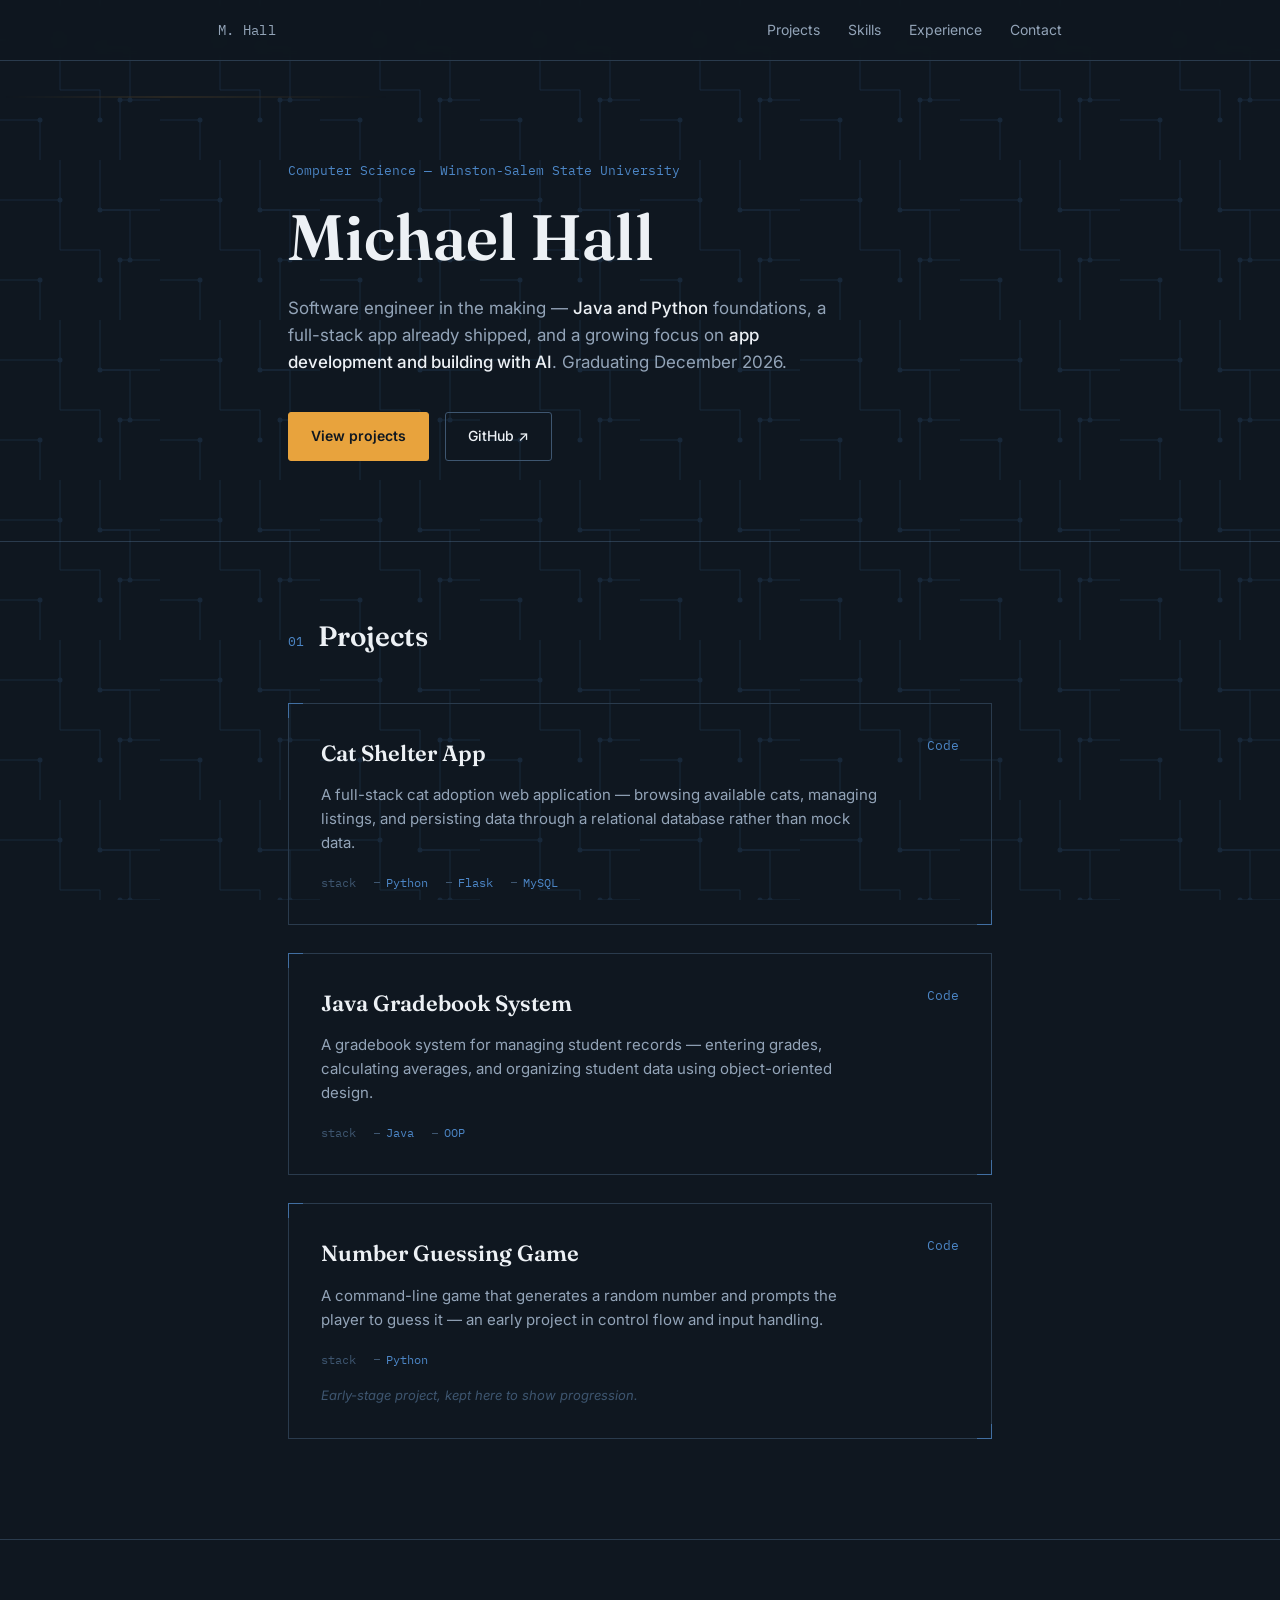
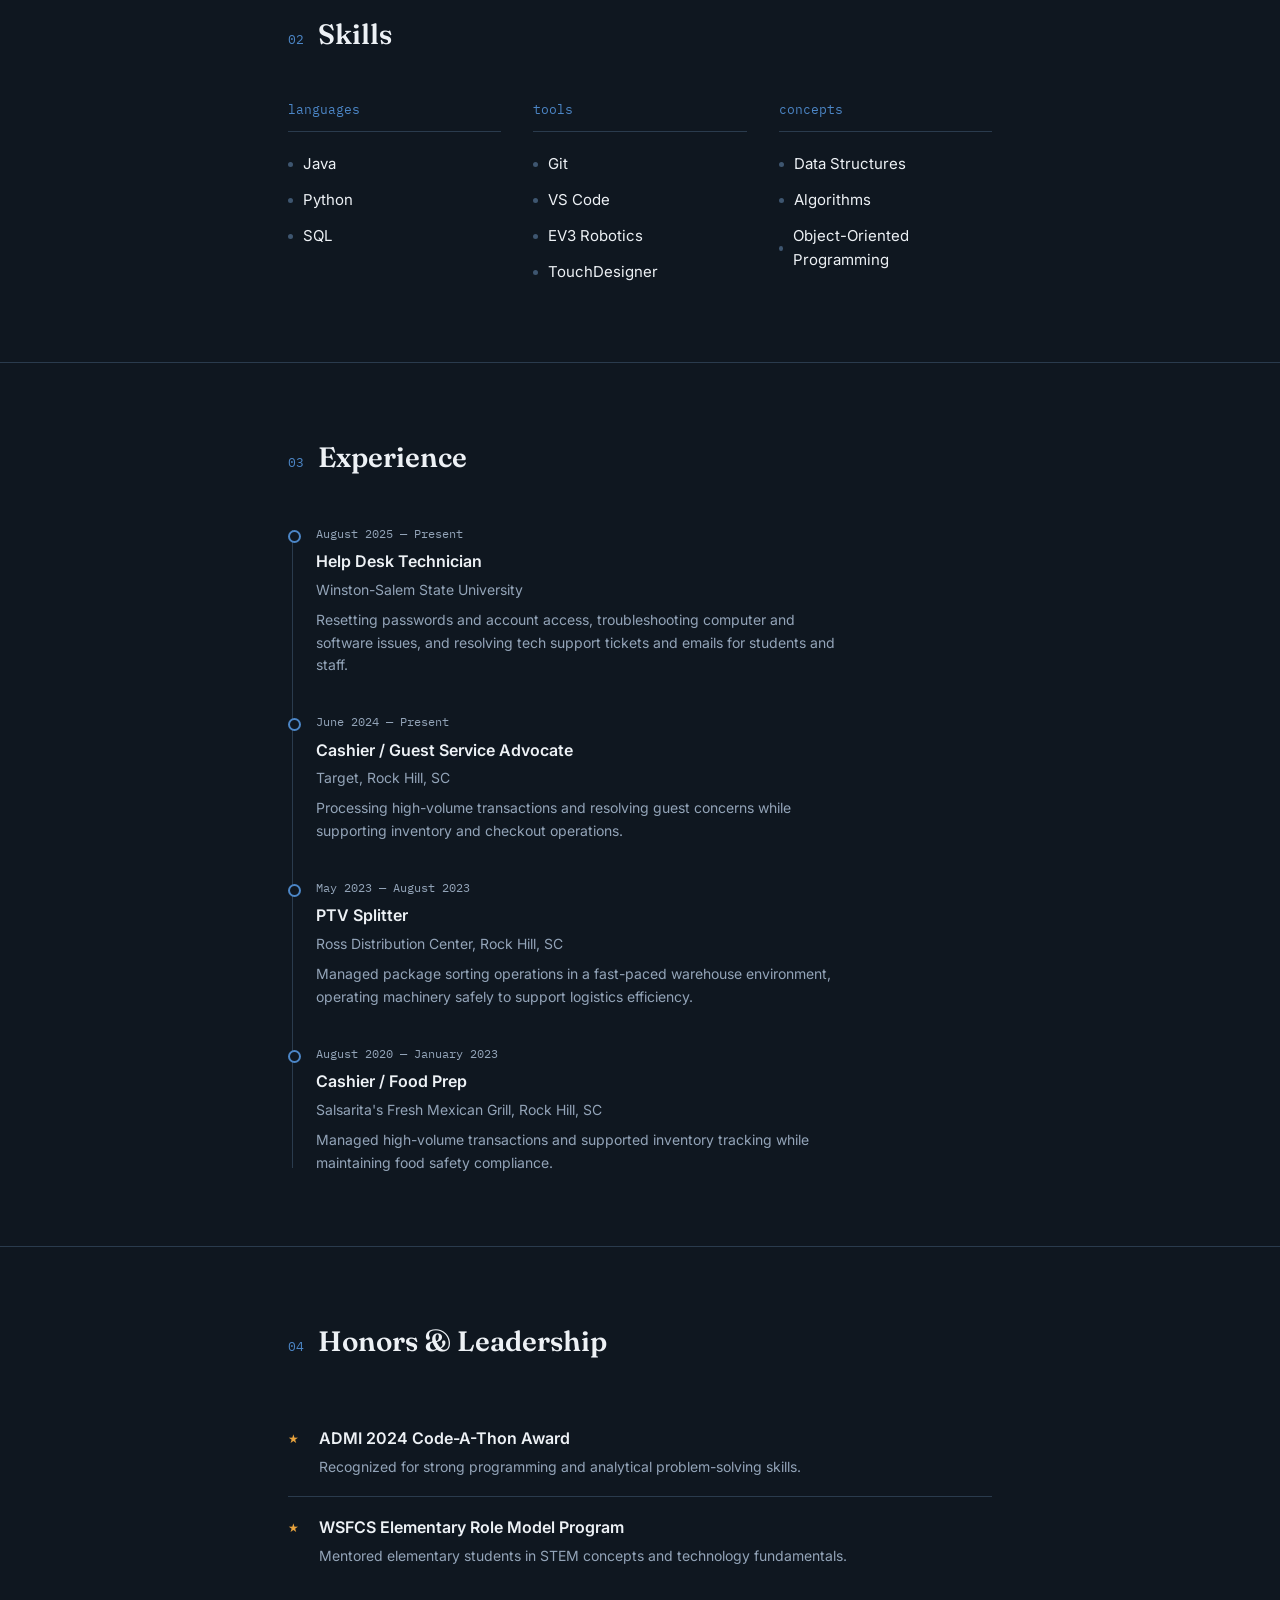
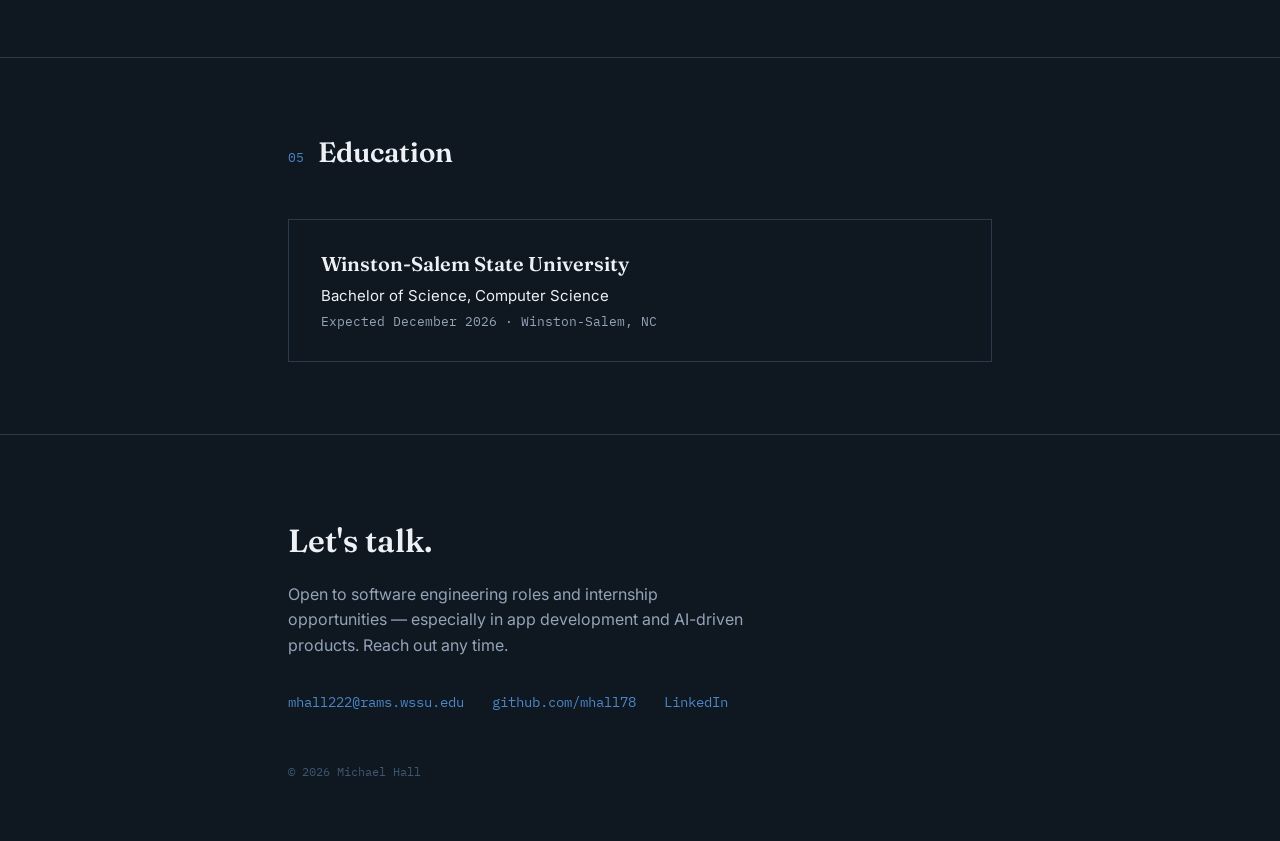
==== commit 8c91e335: "Add help desk experience and TouchDesigner skill Updated the HTML structure and styling for the port" ====
--- a/index.html
+++ b/index.html
@@ -1,132 +1,648 @@
 <!DOCTYPE html>
 <html lang="en">
 <head>
-    <meta charset="UTF-8">
-    <meta name="viewport" content="width=device-width, initial-scale=1.0">
-    <title>Michael Halls Techfolio</title>
-    <link rel="stylesheet" href="styles.css">
+<meta charset="UTF-8">
+<meta name="viewport" content="width=device-width, initial-scale=1.0">
+<title>Michael Hall — Software Engineer</title>
+<link rel="preconnect" href="https://fonts.googleapis.com">
+<link rel="preconnect" href="https://fonts.gstatic.com" crossorigin>
+<link href="https://fonts.googleapis.com/css2?family=Fraunces:opsz,wght@9..144,400;9..144,500;9..144,600&family=Inter:wght@400;500;600&family=IBM+Plex+Mono:wght@400;500&display=swap" rel="stylesheet">
+<style>
+  :root{
+    --bg: #0F1720;
+    --bg-alt: #16212C;
+    --ink: #EDF1F5;
+    --muted: #93A4B8;
+    --accent: #4C86C6;
+    --accent-warm: #E8A33D;
+    --line: #2A3B4D;
+    --line-bright: #3E5670;
+    --serif: 'Fraunces', serif;
+    --sans: 'Inter', sans-serif;
+    --mono: 'IBM Plex Mono', monospace;
+  }
+
+  *{ box-sizing: border-box; margin:0; padding:0; }
+
+  html{ scroll-behavior: smooth; }
+
+  body{
+    background: var(--bg);
+    color: var(--ink);
+    font-family: var(--sans);
+    line-height: 1.6;
+    -webkit-font-smoothing: antialiased;
+  }
+
+  /* circuit-board background */
+  .grid-bg{
+    position: fixed;
+    inset: 0;
+    background-image: url("data:image/svg+xml,%3Csvg xmlns='http://www.w3.org/2000/svg' width='160' height='160' viewBox='0 0 160 160'%3E%3Cg fill='none' stroke='%234C86C6' stroke-width='1'%3E%3Cpath d='M0 40 H60 V0'/%3E%3Cpath d='M100 0 V50 H160'/%3E%3Cpath d='M0 120 H40 V160'/%3E%3Cpath d='M160 100 H120 V160'/%3E%3Cpath d='M60 40 V90 H100 V120'/%3E%3Cpath d='M100 50 H130 V100'/%3E%3C/g%3E%3Cg fill='%234C86C6'%3E%3Ccircle cx='60' cy='40' r='2.5'/%3E%3Ccircle cx='100' cy='50' r='2.5'/%3E%3Ccircle cx='40' cy='120' r='2.5'/%3E%3Ccircle cx='120' cy='100' r='2.5'/%3E%3Ccircle cx='100' cy='120' r='2.5'/%3E%3Ccircle cx='130' cy='100' r='2.5'/%3E%3C/g%3E%3C/svg%3E");
+    background-size: 160px 160px;
+    opacity: 0.16;
+    pointer-events: none;
+    z-index: 0;
+  }
+  .grid-bg::after{
+    content: '';
+    position: absolute;
+    top: 96px;
+    left: 0;
+    width: 100%;
+    height: 2px;
+    background: linear-gradient(90deg, transparent, var(--accent-warm) 6%, transparent 14%);
+    background-size: 220% 100%;
+    opacity: 0.7;
+    animation: trace-pulse 5s ease-in-out infinite;
+  }
+  @keyframes trace-pulse{
+    0%{ background-position: -120% 0; }
+    100%{ background-position: 220% 0; }
+  }
+  @media (prefers-reduced-motion: reduce){
+    .grid-bg::after{ animation: none; opacity: 0; }
+  }
+
+  .wrap{
+    max-width: 760px;
+    margin: 0 auto;
+    padding: 0 28px;
+    position: relative;
+    z-index: 1;
+  }
+
+  a{ color: inherit; }
+
+  /* ---------- nav ---------- */
+  nav{
+    position: sticky;
+    top: 0;
+    background: rgba(15,23,32,0.92);
+    backdrop-filter: blur(6px);
+    border-bottom: 1px solid var(--line);
+    z-index: 10;
+  }
+  nav .wrap{
+    display: flex;
+    justify-content: space-between;
+    align-items: center;
+    height: 60px;
+    max-width: 900px;
+  }
+  .nav-name{
+    font-family: var(--mono);
+    font-size: 14px;
+    color: var(--muted);
+    letter-spacing: 0.02em;
+  }
+  .nav-links{ display: flex; gap: 28px; list-style: none; }
+  .nav-links a{
+    font-size: 14px;
+    text-decoration: none;
+    color: var(--muted);
+    transition: color 0.15s ease;
+  }
+  .nav-links a:hover{ color: var(--ink); }
+
+  /* ---------- hero ---------- */
+  header.hero{
+    padding: 100px 0 80px;
+    max-width: 900px;
+    margin: 0 auto;
+  }
+  .hero-tag{
+    font-family: var(--mono);
+    font-size: 13px;
+    color: var(--accent);
+    margin-bottom: 20px;
+  }
+  h1.hero-title{
+    font-family: var(--serif);
+    font-weight: 600;
+    font-size: clamp(40px, 6vw, 64px);
+    line-height: 1.08;
+    max-width: 11ch;
+    margin-bottom: 24px;
+    opacity: 0;
+    animation: rise 0.7s ease forwards;
+  }
+  .hero-desc{
+    max-width: 52ch;
+    color: var(--muted);
+    font-size: 17px;
+    margin-bottom: 36px;
+    opacity: 0;
+    animation: rise 0.7s ease 0.15s forwards;
+  }
+  .hero-desc strong{ color: var(--ink); font-weight: 500; }
+  .hero-actions{
+    display: flex;
+    gap: 16px;
+    flex-wrap: wrap;
+    opacity: 0;
+    animation: rise 0.7s ease 0.3s forwards;
+  }
+  @keyframes rise{
+    from{ opacity: 0; transform: translateY(14px); }
+    to{ opacity: 1; transform: translateY(0); }
+  }
+  .btn{
+    display: inline-flex;
+    align-items: center;
+    gap: 8px;
+    padding: 12px 22px;
+    font-size: 14px;
+    font-weight: 500;
+    text-decoration: none;
+    border: 1px solid var(--line-bright);
+    border-radius: 3px;
+    transition: border-color 0.15s ease, background 0.15s ease;
+  }
+  .btn-primary{
+    background: var(--accent-warm);
+    color: #0F1720;
+    border-color: var(--accent-warm);
+    font-weight: 600;
+  }
+  .btn-primary:hover{ background: #f0ae4d; }
+  .btn-ghost:hover{ border-color: var(--accent); }
+
+  /* ---------- section chrome ---------- */
+  section{
+    padding: 72px 0;
+    border-top: 1px solid var(--line);
+  }
+  .sec-head{
+    display: flex;
+    align-items: baseline;
+    gap: 14px;
+    margin-bottom: 44px;
+  }
+  .sec-index{
+    font-family: var(--mono);
+    font-size: 13px;
+    color: var(--accent);
+  }
+  .sec-title{
+    font-family: var(--serif);
+    font-size: 28px;
+    font-weight: 600;
+  }
+
+  /* ---------- projects ---------- */
+  .project{
+    position: relative;
+    border: 1px solid var(--line);
+    padding: 32px;
+    margin-bottom: 28px;
+    transition: border-color 0.2s ease;
+  }
+  .project:hover{ border-color: var(--line-bright); }
+  .project::before, .project::after,
+  .project .c1, .project .c2{
+    content:'';
+    position: absolute;
+    width: 14px;
+    height: 14px;
+    border: 1.5px solid var(--accent);
+    opacity: 0.7;
+  }
+  .project::before{ top: -1px; left: -1px; border-right: none; border-bottom: none; }
+  .project::after{ bottom: -1px; right: -1px; border-left: none; border-top: none; }
+
+  .project-top{
+    display: flex;
+    justify-content: space-between;
+    align-items: flex-start;
+    gap: 20px;
+    margin-bottom: 12px;
+    flex-wrap: wrap;
+  }
+  .project-name{
+    font-family: var(--serif);
+    font-size: 22px;
+    font-weight: 600;
+  }
+  .project-links{
+    display: flex;
+    gap: 16px;
+    font-family: var(--mono);
+    font-size: 13px;
+    white-space: nowrap;
+  }
+  .project-links a{ text-decoration: none; color: var(--accent); }
+  .project-links a:hover{ color: var(--accent-warm); }
+  .project-desc{
+    color: var(--muted);
+    font-size: 15px;
+    max-width: 62ch;
+    margin-bottom: 18px;
+  }
+  .stack-row{
+    display: flex;
+    flex-wrap: wrap;
+    gap: 10px 18px;
+    align-items: center;
+  }
+  .stack-label{
+    font-family: var(--mono);
+    font-size: 12px;
+    color: var(--line-bright);
+  }
+  .stack-tag{
+    font-family: var(--mono);
+    font-size: 12px;
+    color: var(--accent);
+    padding-left: 12px;
+    position: relative;
+  }
+  .stack-tag::before{
+    content: '';
+    position: absolute;
+    left: 0;
+    top: 50%;
+    width: 6px;
+    height: 1px;
+    background: var(--line-bright);
+  }
+  .project-note{
+    font-size: 13px;
+    color: var(--line-bright);
+    margin-top: 16px;
+    font-style: italic;
+  }
+
+  /* ---------- skills ---------- */
+  .skill-groups{
+    display: grid;
+    grid-template-columns: repeat(auto-fit, minmax(200px, 1fr));
+    gap: 32px;
+  }
+  .skill-group-title{
+    font-family: var(--mono);
+    font-size: 13px;
+    color: var(--accent);
+    margin-bottom: 14px;
+    padding-bottom: 10px;
+    border-bottom: 1px solid var(--line);
+  }
+  .skill-list{ list-style: none; }
+  .skill-list li{
+    font-size: 15px;
+    color: var(--ink);
+    padding: 6px 0;
+    display: flex;
+    align-items: center;
+    gap: 10px;
+  }
+  .skill-list li::before{
+    content: '';
+    width: 5px; height: 5px;
+    background: var(--line-bright);
+    border-radius: 50%;
+  }
+
+  /* ---------- timeline (experience) ---------- */
+  .timeline{
+    position: relative;
+    padding-left: 28px;
+  }
+  .timeline::before{
+    content:'';
+    position: absolute;
+    left: 4px;
+    top: 6px;
+    bottom: 6px;
+    width: 1px;
+    background: var(--line);
+  }
+  .tl-item{
+    position: relative;
+    padding-bottom: 36px;
+  }
+  .tl-item:last-child{ padding-bottom: 0; }
+  .tl-item::before{
+    content:'';
+    position: absolute;
+    left: -28px;
+    top: 6px;
+    width: 9px;
+    height: 9px;
+    border-radius: 50%;
+    background: var(--bg);
+    border: 2px solid var(--accent);
+  }
+  .tl-date{
+    font-family: var(--mono);
+    font-size: 12px;
+    color: var(--muted);
+    margin-bottom: 6px;
+  }
+  .tl-role{
+    font-size: 16px;
+    font-weight: 600;
+    margin-bottom: 4px;
+  }
+  .tl-org{ color: var(--muted); font-size: 14px; margin-bottom: 8px; }
+  .tl-desc{ color: var(--muted); font-size: 14px; max-width: 58ch; }
+
+  /* ---------- honors ---------- */
+  .honor{
+    display: flex;
+    gap: 20px;
+    padding: 18px 0;
+    border-bottom: 1px solid var(--line);
+  }
+  .honor:last-child{ border-bottom: none; }
+  .honor-mark{
+    font-family: var(--mono);
+    font-size: 12px;
+    color: var(--accent-warm);
+    padding-top: 3px;
+    flex-shrink: 0;
+  }
+  .honor-title{ font-weight: 600; margin-bottom: 4px; }
+  .honor-desc{ color: var(--muted); font-size: 14px; }
+
+  /* ---------- education ---------- */
+  .edu-card{
+    border: 1px solid var(--line);
+    padding: 28px 32px;
+  }
+  .edu-school{ font-family: var(--serif); font-size: 20px; font-weight: 600; margin-bottom: 4px; }
+  .edu-degree{ color: var(--ink); font-size: 15px; margin-bottom: 4px; }
+  .edu-meta{ font-family: var(--mono); font-size: 13px; color: var(--muted); }
+
+  /* ---------- contact / footer ---------- */
+  footer{
+    padding: 80px 0 60px;
+    border-top: 1px solid var(--line);
+  }
+  .footer-title{
+    font-family: var(--serif);
+    font-size: 32px;
+    font-weight: 600;
+    margin-bottom: 16px;
+    max-width: 14ch;
+  }
+  .footer-desc{ color: var(--muted); max-width: 46ch; margin-bottom: 32px; }
+  .contact-row{
+    display: flex;
+    gap: 28px;
+    flex-wrap: wrap;
+    margin-bottom: 48px;
+  }
+  .contact-row a{
+    font-family: var(--mono);
+    font-size: 14px;
+    text-decoration: none;
+    color: var(--accent);
+    border-bottom: 1px solid transparent;
+  }
+  .contact-row a:hover{ border-bottom-color: var(--accent); }
+  .footer-bottom{
+    font-family: var(--mono);
+    font-size: 12px;
+    color: var(--line-bright);
+  }
+
+  @media (prefers-reduced-motion: reduce){
+    h1.hero-title, .hero-desc, .hero-actions{ animation: none; opacity: 1; }
+  }
+
+  @media (max-width: 640px){
+    header.hero{ padding: 64px 0 56px; }
+    .project{ padding: 24px 20px; }
+    .edu-card{ padding: 22px; }
+  }
+
+  a:focus-visible, button:focus-visible{
+    outline: 2px solid var(--accent-warm);
+    outline-offset: 2px;
+  }
+</style>
 </head>
 <body>
-    <!-- Navigation -->
-    <nav class="navbar">
-        <div class="nav-container">
-            <a href="index.html" class="logo">Portfolio</a>
-            <ul class="nav-menu">
-                <li><a href="index.html" class="nav-link">Home</a></li>
-                <li><a href="index.html#about" class="nav-link">About Me</a></li>
-                <li><a href="projects.html" class="nav-link">Projects</a></li>
-                <li><a href="contact.html#resume" class="nav-link">Resume</a></li>
-                <li><a href="contact.html" class="nav-link">Contact</a></li>
-                <li><a href="https://github.com/mhall78" target="_blank" class="github-link-nav" title="GitHub">🐙</a></li>
-                <li><button class="theme-toggle" id="theme-toggle" title="Toggle Dark/Light Mode">🌙</button></li>
-            </ul>
+
+<div class="grid-bg"></div>
+
+<nav>
+  <div class="wrap">
+    <span class="nav-name">M. Hall</span>
+    <ul class="nav-links">
+      <li><a href="#projects">Projects</a></li>
+      <li><a href="#skills">Skills</a></li>
+      <li><a href="#experience">Experience</a></li>
+      <li><a href="#contact">Contact</a></li>
+    </ul>
+  </div>
+</nav>
+
+<header class="hero">
+  <div class="wrap">
+    <div class="hero-tag">Computer Science — Winston-Salem State University</div>
+    <h1 class="hero-title">Michael Hall</h1>
+    <p class="hero-desc">
+      Software engineer in the making — <strong>Java and Python</strong> foundations,
+      a full-stack app already shipped, and a growing focus on
+      <strong>app development and building with AI</strong>. Graduating December 2026.
+    </p>
+    <div class="hero-actions">
+      <a class="btn btn-primary" href="#projects">View projects</a>
+      <a class="btn btn-ghost" href="https://github.com/mhall78" target="_blank" rel="noopener">GitHub ↗</a>
+    </div>
+  </div>
+</header>
+
+<section id="projects">
+  <div class="wrap">
+    <div class="sec-head">
+      <span class="sec-index">01</span>
+      <h2 class="sec-title">Projects</h2>
+    </div>
+
+    <div class="project">
+      <div class="project-top">
+        <span class="project-name">Cat Shelter App</span>
+        <div class="project-links">
+          <a href="https://github.com/mhall78/cat-shelter-app" target="_blank" rel="noopener">Code</a>
         </div>
-    </nav>
-
-    <!-- Hero Section -->
-    <section id="home" class="hero">
-        <div class="hero-content">
-            <h1 class="fade-in">Michael Halls Techfolio</h1>
-            <p class="fade-in-delay">Computer Science Student | Project Builder | Developer</p>
-            <div class="hero-buttons fade-in-delay-2">
-                <a href="projects.html" class="btn btn-primary">View My Work</a>
-                <a href="contact.html" class="btn btn-secondary">Get in Touch</a>
-            </div>
+      </div>
+      <p class="project-desc">
+        A full-stack cat adoption web application — browsing available cats,
+        managing listings, and persisting data through a relational database
+        rather than mock data.
+      </p>
+      <div class="stack-row">
+        <span class="stack-label">stack</span>
+        <span class="stack-tag">Python</span>
+        <span class="stack-tag">Flask</span>
+        <span class="stack-tag">MySQL</span>
+      </div>
+    </div>
+
+    <div class="project">
+      <div class="project-top">
+        <span class="project-name">Java Gradebook System</span>
+        <div class="project-links">
+          <a href="https://github.com/mhall78/java-gradebook-system" target="_blank" rel="noopener">Code</a>
         </div>
-        <div class="hero-background"></div>
-    </section>
-
-    <!-- About Section -->
-    <section id="about" class="about">
-        <div class="container about-container">
-            <div class="about-header fade-up">
-                <p class="section-subtitle">Computer Science Senior | Aspiring AI Engineer & Full-Stack Developer</p>
-                <h2 class="section-title">About Me</h2>
-                <p class="about-intro">I’m Michael Hall, a motivated Computer Science senior focused on building backend systems, AI-enabled applications, and full-stack solutions that solve real-world problems.</p>
-            </div>
-            <div class="about-content">
-                <div class="about-card fade-up">
-                    <div class="about-summary">
-                        <h3>Professional Bio</h3>
-                        <p>Passionate about technology and development, I enjoy solving problems through code and turning strong ideas into reliable systems. My experience includes building Java applications, Python tools, Flask-powered web apps, and MySQL-backed database systems.</p>
-                        <p>I am driven by a desire to learn continuously, grow as a developer, and deliver software that makes an impact. I value backend engineering, AI innovation, and well-structured full-stack applications built with clean architecture and dependable deployment practices.</p>
-                    </div>
-                    <div class="about-skills">
-                        <h3>Skills & Technologies</h3>
-                        <div class="skill-grid">
-                            <span class="skill-tag">Java</span>
-                            <span class="skill-tag">Python</span>
-                            <span class="skill-tag">SQL / MySQL</span>
-                            <span class="skill-tag">Flask</span>
-                            <span class="skill-tag">HTML / CSS / JavaScript</span>
-                            <span class="skill-tag">GitHub</span>
-                            <span class="skill-tag">OOP</span>
-                            <span class="skill-tag">Database Management</span>
-                        </div>
-                    </div>
-                    <div class="about-actions">
-                        <a href="contact.html#resume" class="btn btn-primary">Download Resume</a>
-                        <a href="contact.html" class="btn btn-secondary">Contact Me</a>
-                    </div>
-                </div>
-                <div class="about-profile-card fade-up">
-                    <div class="avatar-card">
-                        <div class="avatar-glow"></div>
-                        <div class="avatar-placeholder">MH</div>
-                    </div>
-                    <div class="profile-highlights">
-                        <div class="profile-item">
-                            <span class="profile-icon">💡</span>
-                            <div>
-                                <h4>AI & Backend</h4>
-                                <p>Building intelligent systems and server-side services.</p>
-                            </div>
-                        </div>
-                        <div class="profile-item">
-                            <span class="profile-icon">🛠️</span>
-                            <div>
-                                <h4>Project Delivery</h4>
-                                <p>Developing polished applications with maintainable code and clean design.</p>
-                            </div>
-                        </div>
-                        <div class="profile-item">
-                            <span class="profile-icon">🤝</span>
-                            <div>
-                                <h4>Team Collaboration</h4>
-                                <p>Working well in group settings and communicating technical ideas clearly.</p>
-                            </div>
-                        </div>
-                    </div>
-                    <p class="about-personal">When I’m not coding, I’m exploring AI trends, refining my development workflow, and building the next practical project idea.</p>
-                </div>
-            </div>
+      </div>
+      <p class="project-desc">
+        A gradebook system for managing student records — entering grades,
+        calculating averages, and organizing student data using
+        object-oriented design.
+      </p>
+      <div class="stack-row">
+        <span class="stack-label">stack</span>
+        <span class="stack-tag">Java</span>
+        <span class="stack-tag">OOP</span>
+      </div>
+    </div>
+
+    <div class="project">
+      <div class="project-top">
+        <span class="project-name">Number Guessing Game</span>
+        <div class="project-links">
+          <a href="https://github.com/mhall78/python-number-guessing-game" target="_blank" rel="noopener">Code</a>
         </div>
-    </section>
-
-    <!-- Quick Links Section -->
-    <section class="quick-links">
-        <div class="container">
-            <h2 class="section-title">Explore More</h2>
-            <div class="links-grid">
-                <a href="projects.html" class="link-card fade-up">
-                    <div class="link-icon">🚀</div>
-                    <h3>View Projects</h3>
-                    <p>Check out my major projects and creations</p>
-                </a>
-                <a href="experience.html" class="link-card fade-up">
-                    <div class="link-icon">💼</div>
-                    <h3>Experience</h3>
-                    <p>Learn about my journey and background</p>
-                </a>
-            </div>
-        </div>
-    </section>
-
-    <!-- Footer -->
-    <footer class="footer">
-        <p>&copy; 2026 My Portfolio. Built with passion and code.</p>
-    </footer>
-
-    <script src="script.js"></script>
+      </div>
+      <p class="project-desc">
+        A command-line game that generates a random number and prompts the
+        player to guess it — an early project in control flow and
+        input handling.
+      </p>
+      <div class="stack-row">
+        <span class="stack-label">stack</span>
+        <span class="stack-tag">Python</span>
+      </div>
+      <p class="project-note">Early-stage project, kept here to show progression.</p>
+    </div>
+
+  </div>
+</section>
+
+<section id="skills">
+  <div class="wrap">
+    <div class="sec-head">
+      <span class="sec-index">02</span>
+      <h2 class="sec-title">Skills</h2>
+    </div>
+    <div class="skill-groups">
+      <div>
+        <div class="skill-group-title">languages</div>
+        <ul class="skill-list">
+          <li>Java</li>
+          <li>Python</li>
+          <li>SQL</li>
+        </ul>
+      </div>
+      <div>
+        <div class="skill-group-title">tools</div>
+        <ul class="skill-list">
+          <li>Git</li>
+          <li>VS Code</li>
+          <li>EV3 Robotics</li>
+          <li>TouchDesigner</li>
+        </ul>
+      </div>
+      <div>
+        <div class="skill-group-title">concepts</div>
+        <ul class="skill-list">
+          <li>Data Structures</li>
+          <li>Algorithms</li>
+          <li>Object-Oriented Programming</li>
+        </ul>
+      </div>
+    </div>
+  </div>
+</section>
+
+<section id="experience">
+  <div class="wrap">
+    <div class="sec-head">
+      <span class="sec-index">03</span>
+      <h2 class="sec-title">Experience</h2>
+    </div>
+    <div class="timeline">
+      <div class="tl-item">
+        <div class="tl-date">August 2025 — Present</div>
+        <div class="tl-role">Help Desk Technician</div>
+        <div class="tl-org">Winston-Salem State University</div>
+        <div class="tl-desc">Resetting passwords and account access, troubleshooting computer and software issues, and resolving tech support tickets and emails for students and staff.</div>
+      </div>
+      <div class="tl-item">
+        <div class="tl-date">June 2024 — Present</div>
+        <div class="tl-role">Cashier / Guest Service Advocate</div>
+        <div class="tl-org">Target, Rock Hill, SC</div>
+        <div class="tl-desc">Processing high-volume transactions and resolving guest concerns while supporting inventory and checkout operations.</div>
+      </div>
+      <div class="tl-item">
+        <div class="tl-date">May 2023 — August 2023</div>
+        <div class="tl-role">PTV Splitter</div>
+        <div class="tl-org">Ross Distribution Center, Rock Hill, SC</div>
+        <div class="tl-desc">Managed package sorting operations in a fast-paced warehouse environment, operating machinery safely to support logistics efficiency.</div>
+      </div>
+      <div class="tl-item">
+        <div class="tl-date">August 2020 — January 2023</div>
+        <div class="tl-role">Cashier / Food Prep</div>
+        <div class="tl-org">Salsarita's Fresh Mexican Grill, Rock Hill, SC</div>
+        <div class="tl-desc">Managed high-volume transactions and supported inventory tracking while maintaining food safety compliance.</div>
+      </div>
+    </div>
+  </div>
+</section>
+
+<section id="honors">
+  <div class="wrap">
+    <div class="sec-head">
+      <span class="sec-index">04</span>
+      <h2 class="sec-title">Honors &amp; Leadership</h2>
+    </div>
+    <div class="honor">
+      <span class="honor-mark">★</span>
+      <div>
+        <div class="honor-title">ADMI 2024 Code-A-Thon Award</div>
+        <div class="honor-desc">Recognized for strong programming and analytical problem-solving skills.</div>
+      </div>
+    </div>
+    <div class="honor">
+      <span class="honor-mark">★</span>
+      <div>
+        <div class="honor-title">WSFCS Elementary Role Model Program</div>
+        <div class="honor-desc">Mentored elementary students in STEM concepts and technology fundamentals.</div>
+      </div>
+    </div>
+  </div>
+</section>
+
+<section id="education">
+  <div class="wrap">
+    <div class="sec-head">
+      <span class="sec-index">05</span>
+      <h2 class="sec-title">Education</h2>
+    </div>
+    <div class="edu-card">
+      <div class="edu-school">Winston-Salem State University</div>
+      <div class="edu-degree">Bachelor of Science, Computer Science</div>
+      <div class="edu-meta">Expected December 2026 · Winston-Salem, NC</div>
+    </div>
+  </div>
+</section>
+
+<footer id="contact">
+  <div class="wrap">
+    <h2 class="footer-title">Let's talk.</h2>
+    <p class="footer-desc">Open to software engineering roles and internship opportunities — especially in app development and AI-driven products. Reach out any time.</p>
+    <div class="contact-row">
+      <a href="mailto:mhall222@rams.wssu.edu">mhall222@rams.wssu.edu</a>
+      <a href="https://github.com/mhall78" target="_blank" rel="noopener">github.com/mhall78</a>
+      <a href="https://www.linkedin.com/in/michael-hall-704b50302/" target="_blank" rel="noopener">LinkedIn</a>
+    </div>
+    <div class="footer-bottom">© 2026 Michael Hall</div>
+  </div>
+</footer>
+
 </body>
 </html>
